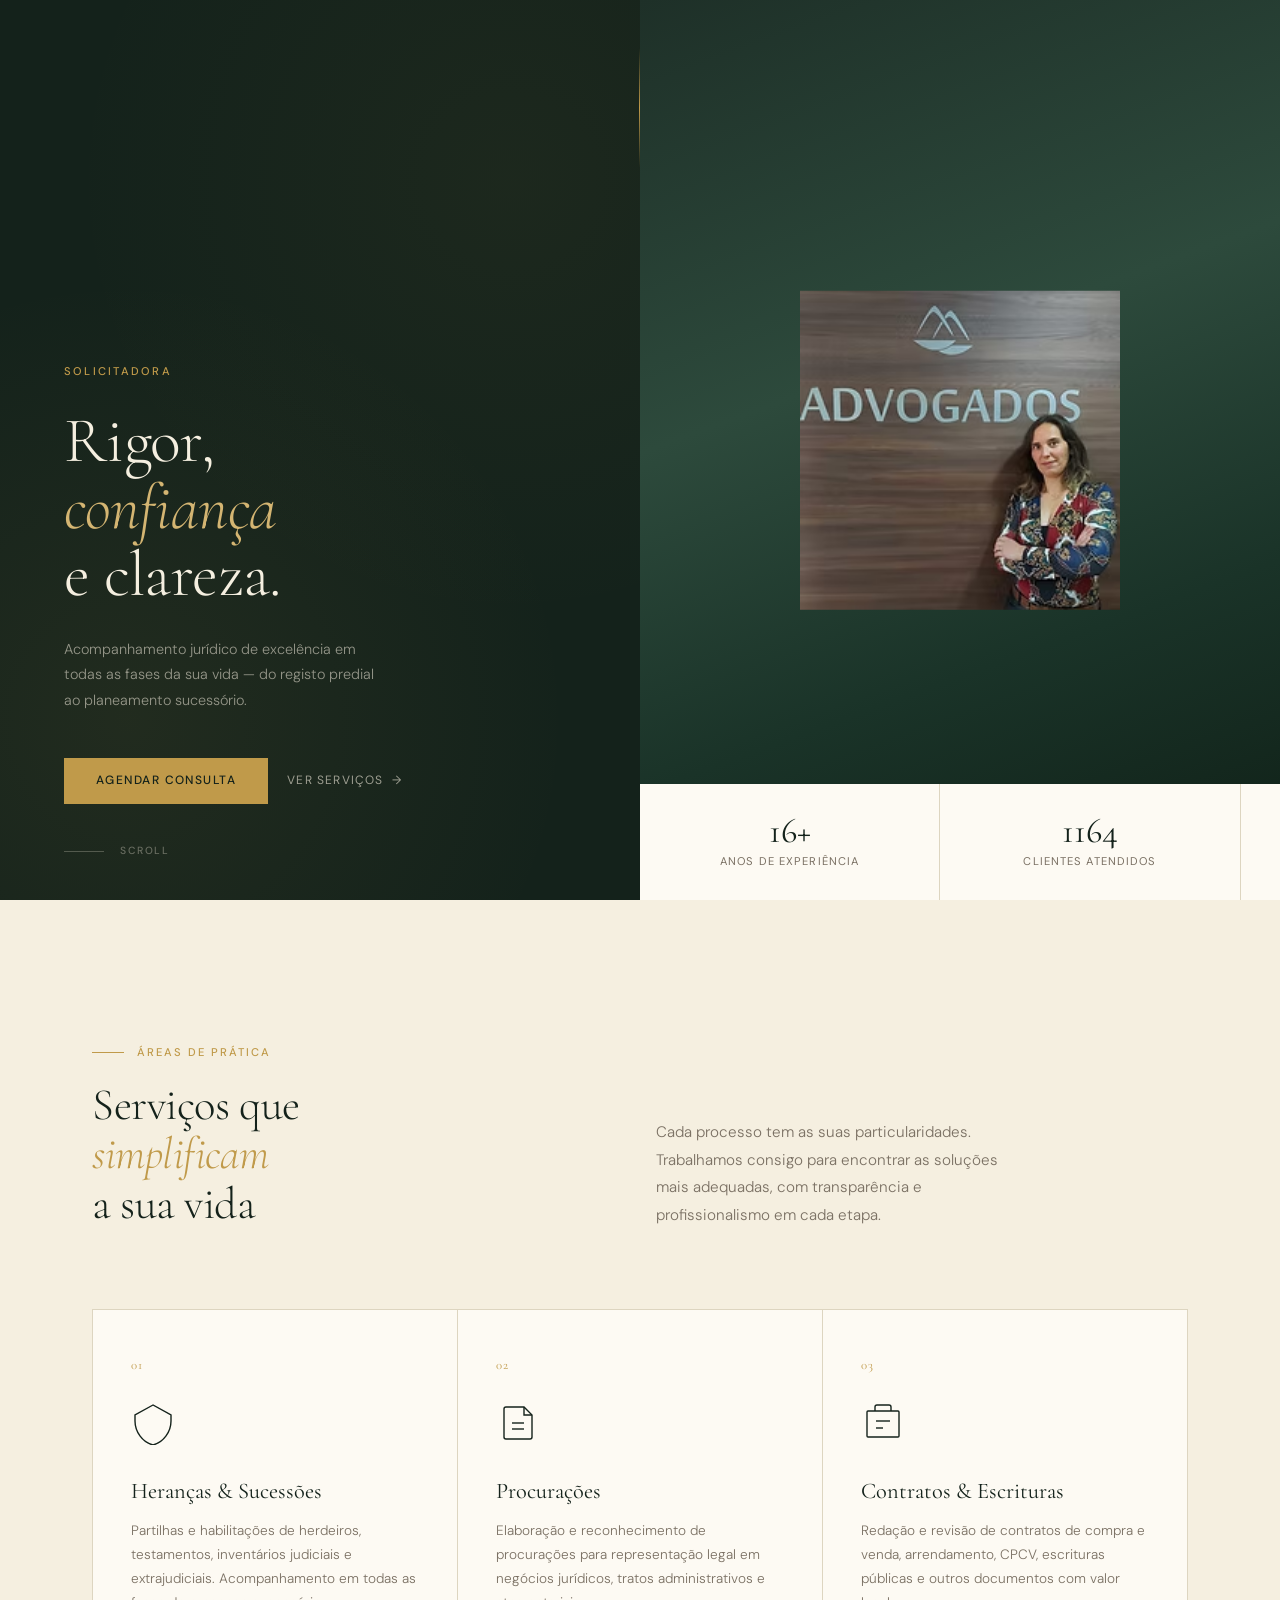
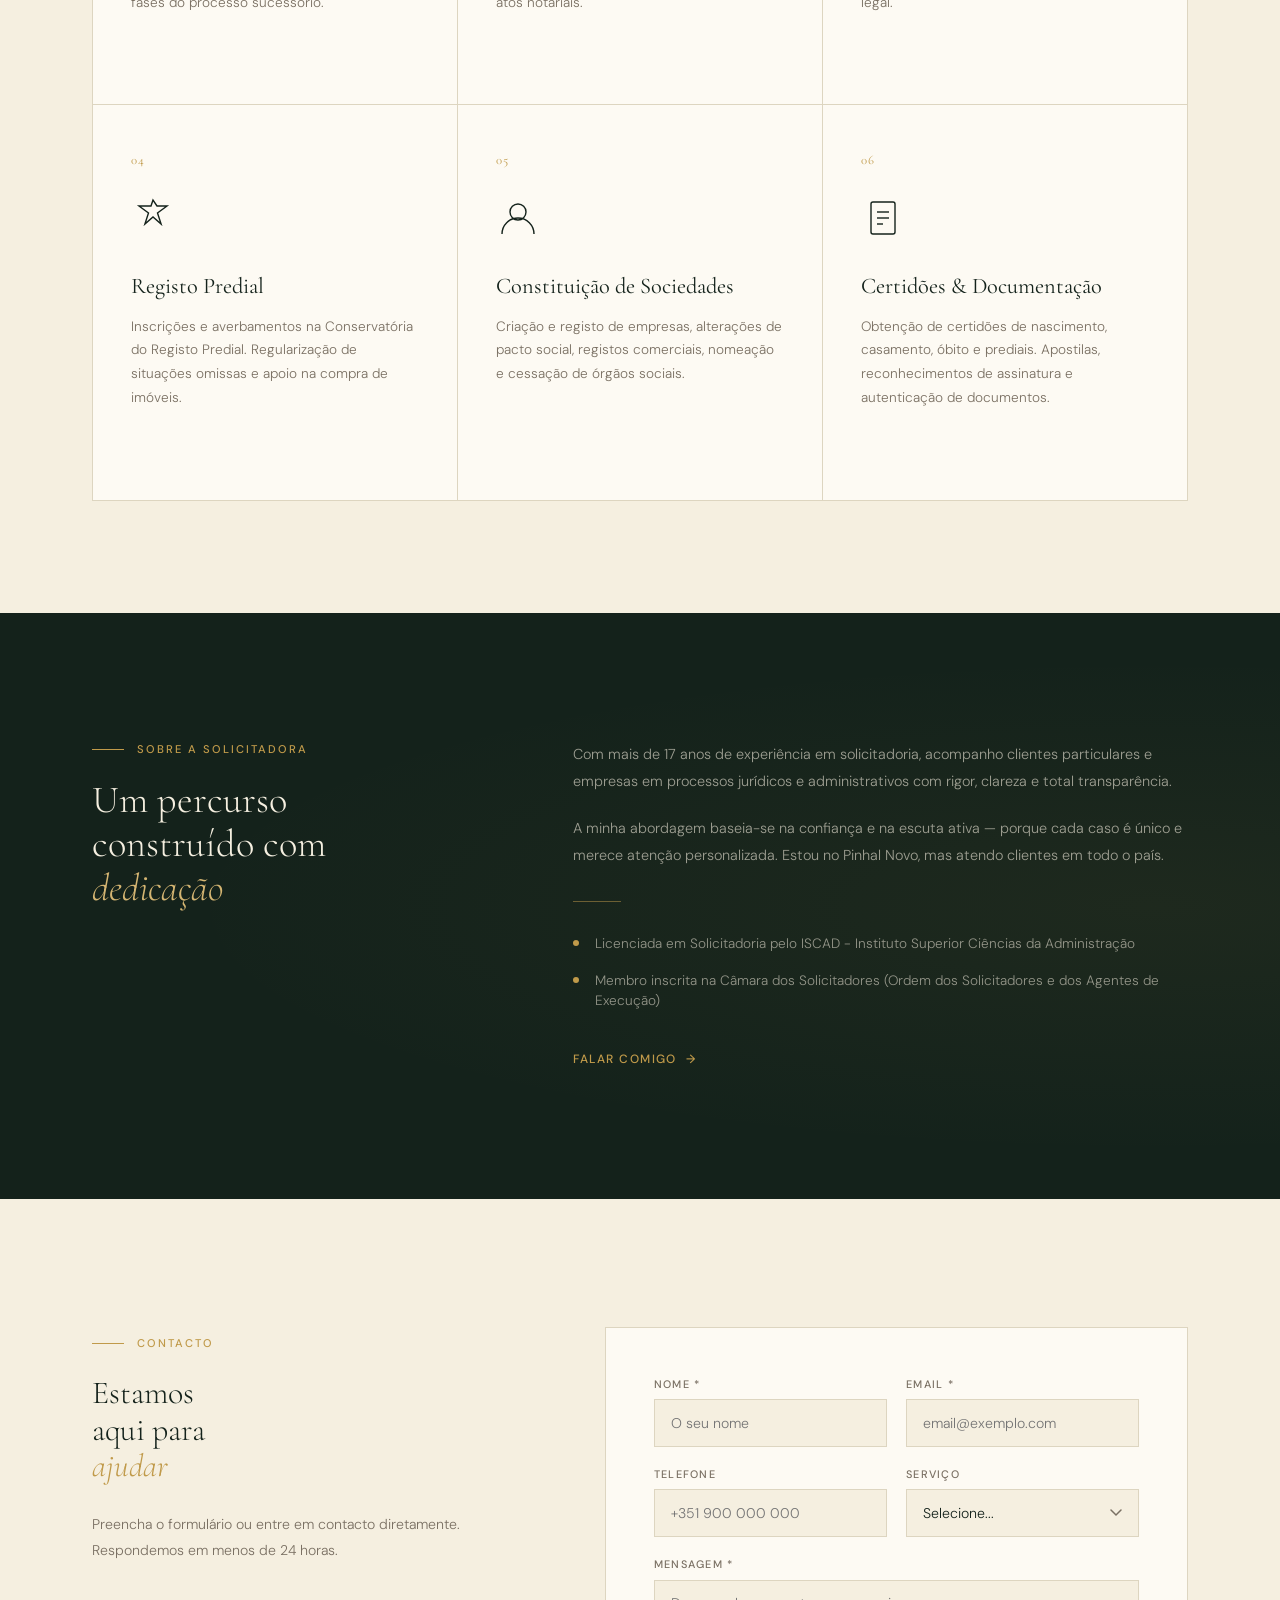
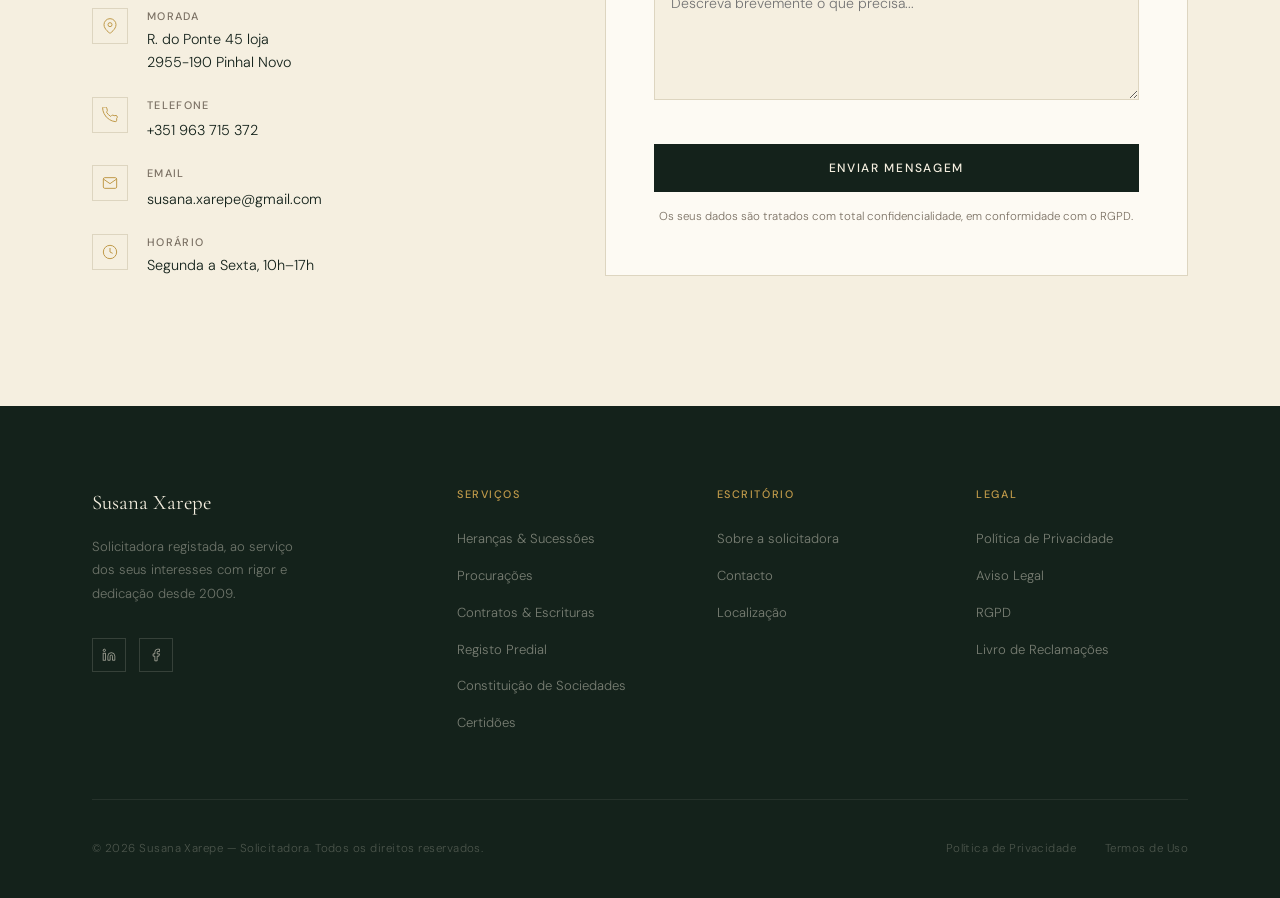
==== Susana/index.html @ 8e534caf "Remove photo from About section; full-width two-column text layout Split content into intro (label +" ====
<!DOCTYPE html>
<html lang="pt">
<head>
  <meta charset="UTF-8" />
  <meta name="viewport" content="width=device-width, initial-scale=1.0" />
  <title>Susana Xarepe — Solicitadora</title>
  <meta name="description" content="Serviços de solicitadoria. Heranças, procurações, contratos, registo predial e muito mais." />

  <!-- Open Graph -->
  <meta property="og:title" content="Susana Xarepe — Solicitadora" />
  <meta property="og:description" content="Acompanhamento jurídico de excelência na margem sul." />
  <meta property="og:type" content="website" />
  <!-- <meta property="og:image" content="assets/og-image.jpg" /> -->
  <!-- <meta property="og:url" content="https://susana.xarepe.solicitadora.pt" /> -->

  <!-- Fonts -->
  <link rel="preconnect" href="https://fonts.googleapis.com" />
  <link rel="preconnect" href="https://fonts.gstatic.com" crossorigin />
  <link href="https://fonts.googleapis.com/css2?family=Cormorant+Garamond:ital,wght@0,300;0,400;0,500;0,600;1,300;1,400;1,500&family=DM+Sans:wght@300;400;500&display=swap" rel="stylesheet" />

  <!-- Styles -->
  <link rel="stylesheet" href="style.css" />
</head>
<body>

  <!-- ─── NAVIGATION ─── -->
  <nav id="navbar">
    <a href="#inicio" class="nav-logo">Susana Xarepe</a>
    <ul class="nav-links">
      <li><a href="#inicio">Início</a></li>
      <li><a href="#servicos">Serviços</a></li>
      <li><a href="#sobre">Sobre</a></li>
      <li><a href="#contacto">Contacto</a></li>
    </ul>
    <a href="#contacto" class="nav-cta">Pedir Consulta</a>
    <button class="nav-burger" id="burgerBtn" aria-label="Abrir menu">
      <span></span><span></span><span></span>
    </button>
  </nav>

  <!-- Mobile Nav -->
  <div class="nav-mobile" id="mobileNav" role="dialog" aria-label="Menu de navegação">
    <a href="#inicio"   onclick="closeMobileNav()">Início</a>
    <a href="#servicos" onclick="closeMobileNav()">Serviços</a>
    <a href="#sobre"    onclick="closeMobileNav()">Sobre</a>
    <a href="#contacto" onclick="closeMobileNav()">Contacto</a>
  </div>

  <!-- ─── HERO ─── -->
  <section id="inicio" aria-label="Secção principal">
    <div class="hero-left">
      <p class="hero-eyebrow">Solicitadora</p>
      <h1 class="hero-title">
        Rigor,<br />
        <em>confiança</em><br />
        e clareza.
      </h1>
      <p class="hero-sub">
        Acompanhamento jurídico de excelência em todas as fases da sua vida — do registo predial ao planeamento sucessório.
      </p>
      <div class="hero-actions">
        <a href="#contacto" class="btn-primary">Agendar consulta</a>
        <a href="#servicos" class="btn-ghost">Ver serviços</a>
      </div>
      <div class="hero-scroll" aria-hidden="true">
        <div class="scroll-line"></div>
        Scroll
      </div>
    </div>

    <!-- Substituir pelo caminho real da fotografia -->
    <div class="hero-right" aria-hidden="true">
      <div class="hero-img-placeholder">
        <div class="hero-img-placeholder-inner">
          <svg viewBox="0 0 64 64" fill="none" stroke="currentColor" stroke-width="1.5" aria-hidden="true">
            <rect x="12" y="8" width="40" height="48" rx="1"/>
            <line x1="20" y1="20" x2="44" y2="20"/>
            <line x1="20" y1="28" x2="44" y2="28"/>
            <line x1="20" y1="36" x2="36" y2="36"/>
          </svg>
          <p>Fotografia da Solicitadora</p>
        </div>
      </div>
      <img src="assets/foto-susana-xarepe.avif" alt="Susana Xarepe, Solicitadora" class="hero-right-img" />
    </div>

    <!-- Barra de estatísticas -->
    <div class="hero-stats" aria-label="Estatísticas">
      <div class="stat-item">
        <div class="stat-number">17</div>
        <div class="stat-label">Anos de experiência</div>
      </div>
      <div class="stat-item">
        <div class="stat-number">1200+</div>
        <div class="stat-label">Clientes atendidos</div>
      </div>
      <div class="stat-item">
        <div class="stat-number">98%</div>
        <div class="stat-label">Satisfação</div>
      </div>
    </div>
  </section>

  <!-- ─── SERVICES ─── -->
  <section id="servicos" aria-labelledby="servicos-title">
    <div class="container">
      <div class="services-header">
        <div class="reveal">
          <div class="section-label">Áreas de prática</div>
          <h2 class="services-title" id="servicos-title">
            Serviços que<br /><em>simplificam</em><br />a sua vida
          </h2>
        </div>
        <p class="services-desc reveal">
          Cada processo tem as suas particularidades. Trabalhamos consigo para encontrar as soluções mais adequadas, com transparência e profissionalismo em cada etapa.
        </p>
      </div>

      <div class="services-grid">

        <div class="service-card reveal" style="transition-delay:0.05s">
          <span class="service-number">01</span>
          <svg class="service-icon" viewBox="0 0 44 44" fill="none" stroke="currentColor" stroke-width="1.4" aria-hidden="true">
            <path d="M22 4L4 14v6c0 11.05 7.7 21.38 18 23.96C32.3 41.38 40 31.05 40 20v-6L22 4z"/>
          </svg>
          <h3 class="service-name">Heranças &amp; Sucessões</h3>
          <p class="service-text">Partilhas e habilitações de herdeiros, testamentos, inventários judiciais e extrajudiciais. Acompanhamento em todas as fases do processo sucessório.</p>
          <span class="service-arrow" aria-hidden="true">Saber mais</span>
        </div>

        <div class="service-card reveal" style="transition-delay:0.1s">
          <span class="service-number">02</span>
          <svg class="service-icon" viewBox="0 0 44 44" fill="none" stroke="currentColor" stroke-width="1.4" aria-hidden="true">
            <path d="M28 6H10a2 2 0 00-2 2v28a2 2 0 002 2h24a2 2 0 002-2V14L28 6z"/>
            <path d="M28 6v8h8"/>
            <line x1="16" y1="22" x2="28" y2="22"/>
            <line x1="16" y1="28" x2="28" y2="28"/>
          </svg>
          <h3 class="service-name">Procurações</h3>
          <p class="service-text">Elaboração e reconhecimento de procurações para representação legal em negócios jurídicos, tratos administrativos e atos notariais.</p>
          <span class="service-arrow" aria-hidden="true">Saber mais</span>
        </div>

        <div class="service-card reveal" style="transition-delay:0.15s">
          <span class="service-number">03</span>
          <svg class="service-icon" viewBox="0 0 44 44" fill="none" stroke="currentColor" stroke-width="1.4" aria-hidden="true">
            <rect x="6" y="10" width="32" height="26" rx="1"/>
            <path d="M14 10V6a2 2 0 012-2h12a2 2 0 012 2v4"/>
            <line x1="15" y1="20" x2="29" y2="20"/>
            <line x1="15" y1="27" x2="22" y2="27"/>
          </svg>
          <h3 class="service-name">Contratos &amp; Escrituras</h3>
          <p class="service-text">Redação e revisão de contratos de compra e venda, arrendamento, CPCV, escrituras públicas e outros documentos com valor legal.</p>
          <span class="service-arrow" aria-hidden="true">Saber mais</span>
        </div>

        <div class="service-card reveal" style="transition-delay:0.2s">
          <span class="service-number">04</span>
          <svg class="service-icon" viewBox="0 0 44 44" fill="none" stroke="currentColor" stroke-width="1.4" aria-hidden="true">
            <path d="M22 4l-2 6H8l9.5 6.9-3.6 11.1L22 21l8.1 7-3.6-11.1L36 10H26L22 4z"/>
          </svg>
          <h3 class="service-name">Registo Predial</h3>
          <p class="service-text">Inscrições e averbamentos na Conservatória do Registo Predial. Regularização de situações omissas e apoio na compra de imóveis.</p>
          <span class="service-arrow" aria-hidden="true">Saber mais</span>
        </div>

        <div class="service-card reveal" style="transition-delay:0.25s">
          <span class="service-number">05</span>
          <svg class="service-icon" viewBox="0 0 44 44" fill="none" stroke="currentColor" stroke-width="1.4" aria-hidden="true">
            <circle cx="22" cy="16" r="8"/>
            <path d="M6 38c0-8.84 7.16-16 16-16s16 7.16 16 16"/>
          </svg>
          <h3 class="service-name">Constituição de Sociedades</h3>
          <p class="service-text">Criação e registo de empresas, alterações de pacto social, registos comerciais, nomeação e cessação de órgãos sociais.</p>
          <span class="service-arrow" aria-hidden="true">Saber mais</span>
        </div>

        <div class="service-card reveal" style="transition-delay:0.3s">
          <span class="service-number">06</span>
          <svg class="service-icon" viewBox="0 0 44 44" fill="none" stroke="currentColor" stroke-width="1.4" aria-hidden="true">
            <path d="M12 6h20a2 2 0 012 2v28a2 2 0 01-2 2H12a2 2 0 01-2-2V8a2 2 0 012-2z"/>
            <line x1="16" y1="16" x2="28" y2="16"/>
            <line x1="16" y1="22" x2="28" y2="22"/>
            <line x1="16" y1="28" x2="22" y2="28"/>
          </svg>
          <h3 class="service-name">Certidões &amp; Documentação</h3>
          <p class="service-text">Obtenção de certidões de nascimento, casamento, óbito e prediais. Apostilas, reconhecimentos de assinatura e autenticação de documentos.</p>
          <span class="service-arrow" aria-hidden="true">Saber mais</span>
        </div>

      </div>
    </div>
  </section>

  <!-- ─── ABOUT ─── -->
  <section id="sobre" aria-labelledby="sobre-title">
    <div class="container">
      <div class="about-grid reveal">
        <div class="about-intro">
          <div class="section-label">Sobre a solicitadora</div>
          <h2 class="about-heading" id="sobre-title">
            Um percurso<br />
            construído com<br />
            <em>dedicação</em>
          </h2>
        </div>
        <div class="about-body">
          <p class="about-text">
            Com mais de 17 anos de experiência em solicitadoria, acompanho clientes particulares e empresas em processos jurídicos e administrativos com rigor, clareza e total transparência.
          </p>
          <p class="about-text">
            A minha abordagem baseia-se na confiança e na escuta ativa — porque cada caso é único e merece atenção personalizada. Estou no Pinhal Novo, mas atendo clientes em todo o país.
          </p>
          <div class="about-divider" aria-hidden="true"></div>
          <div class="about-credentials">
            <div class="credential-item">
              <div class="credential-dot" aria-hidden="true"></div>
              <p class="credential-text">Licenciada em Solicitadoria pelo ISCAD - Instituto Superior Ciências da Administração</p>
            </div>
            <div class="credential-item">
              <div class="credential-dot" aria-hidden="true"></div>
              <p class="credential-text">Membro inscrita na Câmara dos Solicitadores (Ordem dos Solicitadores e dos Agentes de Execução)</p>
            </div>
          </div>
          <a href="#contacto" class="about-cta">Falar comigo</a>
        </div>
      </div>
    </div>
  </section>

  <!-- ─── CONTACT ─── -->
  <section id="contacto" aria-labelledby="contacto-title">
    <div class="container">
      <div class="contact-grid">

        <div class="contact-info reveal-left">
          <div class="section-label">Contacto</div>
          <h2 class="contact-heading" id="contacto-title">
            Estamos<br />
            aqui para<br />
            <em>ajudar</em>
          </h2>
          <p class="contact-desc">
            Preencha o formulário ou entre em contacto diretamente. Respondemos em menos de 24 horas.
          </p>
          <div class="contact-details">
            <div class="contact-detail">
              <div class="contact-detail-icon" aria-hidden="true">
                <svg viewBox="0 0 24 24" fill="none" stroke="currentColor" stroke-width="1.5">
                  <path d="M21 10c0 7-9 13-9 13S3 17 3 10a9 9 0 0118 0z"/>
                  <circle cx="12" cy="10" r="3"/>
                </svg>
              </div>
              <div>
                <div class="contact-detail-label">Morada</div>
                <address class="contact-detail-value" style="font-style:normal">
                  R. do Ponte 45 loja<br />2955-190 Pinhal Novo
                </address>
              </div>
            </div>
            <div class="contact-detail">
              <div class="contact-detail-icon" aria-hidden="true">
                <svg viewBox="0 0 24 24" fill="none" stroke="currentColor" stroke-width="1.5">
                  <path d="M22 16.92v3a2 2 0 01-2.18 2 19.79 19.79 0 01-8.63-3.07A19.5 19.5 0 013.07 9.8 19.79 19.79 0 01.93 1.18C.94.5 1.5-.03 2.18 0h3a2 2 0 012 1.72c.127.96.361 1.903.7 2.81a2 2 0 01-.45 2.11L6.91 7.91a16 16 0 006.18 6.18l1.27-1.27a2 2 0 012.11-.45c.907.339 1.85.573 2.81.7A2 2 0 0122 16.92z"/>
                </svg>
              </div>
              <div>
                <div class="contact-detail-label">Telefone</div>
                <a href="tel:+351963715372" class="contact-detail-value">+351 963 715 372</a>
              </div>
            </div>
            <div class="contact-detail">
              <div class="contact-detail-icon" aria-hidden="true">
                <svg viewBox="0 0 24 24" fill="none" stroke="currentColor" stroke-width="1.5">
                  <path d="M4 4h16c1.1 0 2 .9 2 2v12c0 1.1-.9 2-2 2H4c-1.1 0-2-.9-2-2V6c0-1.1.9-2 2-2z"/>
                  <polyline points="22,6 12,13 2,6"/>
                </svg>
              </div>
              <div>
                <div class="contact-detail-label">Email</div>
                <a href="mailto:susana.xarepe@gmail.com" class="contact-detail-value">susana.xarepe@gmail.com</a>
              </div>
            </div>
            <div class="contact-detail">
              <div class="contact-detail-icon" aria-hidden="true">
                <svg viewBox="0 0 24 24" fill="none" stroke="currentColor" stroke-width="1.5">
                  <circle cx="12" cy="12" r="10"/>
                  <polyline points="12,6 12,12 16,14"/>
                </svg>
              </div>
              <div>
                <div class="contact-detail-label">Horário</div>
                <div class="contact-detail-value">Segunda a Sexta, 10h–17h</div>
              </div>
            </div>
          </div>
        </div>

        <!-- Formulário -->
        <div class="contact-form reveal-right">
          <form id="contactForm" novalidate>
            <div class="form-grid">
              <div class="form-group">
                <label class="form-label" for="nome">Nome *</label>
                <input class="form-input" id="nome" name="nome" type="text" placeholder="O seu nome" required autocomplete="name" />
              </div>
              <div class="form-group">
                <label class="form-label" for="email">Email *</label>
                <input class="form-input" id="email" name="email" type="email" placeholder="email@exemplo.com" required autocomplete="email" />
              </div>
              <div class="form-group">
                <label class="form-label" for="telefone">Telefone</label>
                <input class="form-input" id="telefone" name="telefone" type="tel" placeholder="+351 900 000 000" autocomplete="tel" />
              </div>
              <div class="form-group">
                <label class="form-label" for="servico">Serviço</label>
                <select class="form-select" id="servico" name="servico">
                  <option value="" disabled selected>Selecione...</option>
                  <option value="herancas">Heranças &amp; Sucessões</option>
                  <option value="procuracoes">Procurações</option>
                  <option value="contratos">Contratos &amp; Escrituras</option>
                  <option value="registo">Registo Predial</option>
                  <option value="sociedades">Constituição de Sociedades</option>
                  <option value="certidoes">Certidões &amp; Documentação</option>
                  <option value="outro">Outro</option>
                </select>
              </div>
              <div class="form-group form-full">
                <label class="form-label" for="mensagem">Mensagem *</label>
                <textarea class="form-textarea" id="mensagem" name="mensagem" placeholder="Descreva brevemente o que precisa..." required></textarea>
              </div>
            </div>
            <button type="submit" class="form-submit">Enviar mensagem</button>
            <p class="form-note">Os seus dados são tratados com total confidencialidade, em conformidade com o RGPD.</p>
          </form>
          <div class="form-success" id="formSuccess" role="alert">
            <div class="form-success-icon" aria-hidden="true">
              <svg viewBox="0 0 24 24" fill="none" stroke="currentColor" stroke-width="1.5" width="22" height="22">
                <polyline points="20,6 9,17 4,12"/>
              </svg>
            </div>
            <h3>Mensagem enviada!</h3>
            <p>Entraremos em contacto brevemente. Obrigada pela sua confiança.</p>
          </div>
        </div>

      </div>
    </div>
  </section>

  <!-- ─── FOOTER ─── -->
  <footer>
    <div class="container">
      <div class="footer-top">
        <div>
          <div class="footer-brand-name">Susana Xarepe</div>
          <p class="footer-brand-desc">Solicitadora registada, ao serviço dos seus interesses com rigor e dedicação desde 2009.</p>
          <div class="footer-social">
            <a href="#" aria-label="LinkedIn">
              <svg viewBox="0 0 24 24" fill="none" stroke="currentColor" stroke-width="1.5" aria-hidden="true">
                <path d="M16 8a6 6 0 016 6v7h-4v-7a2 2 0 00-2-2 2 2 0 00-2 2v7h-4v-7a6 6 0 016-6z"/>
                <rect x="2" y="9" width="4" height="12"/>
                <circle cx="4" cy="4" r="2"/>
              </svg>
            </a>
            <a href="#" aria-label="Facebook">
              <svg viewBox="0 0 24 24" fill="none" stroke="currentColor" stroke-width="1.5" aria-hidden="true">
                <path d="M18 2h-3a5 5 0 00-5 5v3H7v4h3v8h4v-8h3l1-4h-4V7a1 1 0 011-1h3z"/>
              </svg>
            </a>
          </div>
        </div>
        <div class="footer-col">
          <div class="footer-col-title">Serviços</div>
          <ul>
            <li><a href="#servicos">Heranças &amp; Sucessões</a></li>
            <li><a href="#servicos">Procurações</a></li>
            <li><a href="#servicos">Contratos &amp; Escrituras</a></li>
            <li><a href="#servicos">Registo Predial</a></li>
            <li><a href="#servicos">Constituição de Sociedades</a></li>
            <li><a href="#servicos">Certidões</a></li>
          </ul>
        </div>
        <div class="footer-col">
          <div class="footer-col-title">Escritório</div>
          <ul>
            <li><a href="#sobre">Sobre a solicitadora</a></li>
            <li><a href="#contacto">Contacto</a></li>
            <li><a href="#">Localização</a></li>
          </ul>
        </div>
        <div class="footer-col">
          <div class="footer-col-title">Legal</div>
          <ul>
            <li><a href="#">Política de Privacidade</a></li>
            <li><a href="#">Aviso Legal</a></li>
            <li><a href="#">RGPD</a></li>
            <li><a href="#">Livro de Reclamações</a></li>
          </ul>
        </div>
      </div>
      <div class="footer-bottom">
        <p class="footer-copy">© 2026 Susana Xarepe — Solicitadora. Todos os direitos reservados.</p>
        <div class="footer-legal">
          <a href="#">Política de Privacidade</a>
          <a href="#">Termos de Uso</a>
        </div>
      </div>
    </div>
  </footer>

  <!-- Script -->
  <script src="main.js"></script>
</body>
</html>
---- Susana/style.css ----
/* ============================================
   Susana Xarepe — Solicitadora
   style.css
   ============================================ */

/* ─── CSS Variables ─── */
:root {
  --cream:        #f5efe0;
  --parchment:    #ede4cf;
  --dark:         #14221b;
  --dark2:        #1e3028;
  --gold:         #c09a4a;
  --gold-light:   #d4b572;
  --muted:        #7a7063;
  --white:        #fdfaf3;
  --border:       #ddd5c0;
  --shadow:       rgba(20, 34, 27, 0.12);

  --serif: 'Cormorant Garamond', Georgia, serif;
  --sans:  'DM Sans', system-ui, sans-serif;
}

/* ─── Reset ─── */
*, *::before, *::after { box-sizing: border-box; margin: 0; padding: 0; }
html { scroll-behavior: smooth; font-size: 16px; }
body {
  background-color: var(--cream);
  color: var(--dark);
  font-family: var(--sans);
  font-weight: 300;
  line-height: 1.6;
  overflow-x: hidden;
}
img { max-width: 100%; display: block; }
a { text-decoration: none; color: inherit; }
ul { list-style: none; }
button { cursor: pointer; border: none; background: none; font-family: inherit; }

/* ─── Utility ─── */
.container {
  max-width: 1160px;
  margin: 0 auto;
  padding: 0 2rem;
}
.section-label {
  font-family: var(--sans);
  font-size: 0.7rem;
  font-weight: 500;
  letter-spacing: 0.18em;
  text-transform: uppercase;
  color: var(--gold);
  margin-bottom: 1.2rem;
  display: flex;
  align-items: center;
  gap: 0.8rem;
}
.section-label::before {
  content: '';
  display: block;
  width: 32px;
  height: 1px;
  background: var(--gold);
}

/* ─── Reveal animations ─── */
.reveal {
  opacity: 0;
  transform: translateY(28px);
  transition: opacity 0.8s ease, transform 0.8s ease;
}
.reveal.visible {
  opacity: 1;
  transform: translateY(0);
}
.reveal-left {
  opacity: 0;
  transform: translateX(-30px);
  transition: opacity 0.9s ease, transform 0.9s ease;
}
.reveal-left.visible {
  opacity: 1;
  transform: translateX(0);
}
.reveal-right {
  opacity: 0;
  transform: translateX(30px);
  transition: opacity 0.9s ease, transform 0.9s ease;
}
.reveal-right.visible {
  opacity: 1;
  transform: translateX(0);
}

/* ─────────────────────────────
   NAVIGATION
───────────────────────────── */
nav {
  position: fixed;
  top: 0; left: 0; right: 0;
  z-index: 100;
  padding: 0 2rem;
  height: 72px;
  display: flex;
  align-items: center;
  justify-content: space-between;
  opacity: 0;
  pointer-events: none;
  transform: translateY(-100%);
  transition: background 0.4s ease, box-shadow 0.4s ease, opacity 0.4s ease, transform 0.4s ease;
}
nav.scrolled {
  background: rgba(245, 239, 224, 0.96);
  backdrop-filter: blur(12px);
  box-shadow: 0 1px 0 var(--border);
  opacity: 1;
  pointer-events: auto;
  transform: translateY(0);
}
.nav-logo {
  font-family: var(--serif);
  font-size: 1.25rem;
  font-weight: 500;
  letter-spacing: 0.02em;
  color: var(--dark);
}
.nav-logo span { color: var(--gold); }
.nav-links {
  display: flex;
  align-items: center;
  gap: 2.4rem;
}
.nav-links a {
  font-size: 0.78rem;
  font-weight: 400;
  letter-spacing: 0.08em;
  text-transform: uppercase;
  color: var(--dark);
  position: relative;
  padding-bottom: 2px;
}
.nav-links a::after {
  content: '';
  position: absolute;
  bottom: 0; left: 0;
  width: 0; height: 1px;
  background: var(--gold);
  transition: width 0.3s ease;
}
.nav-links a:hover::after { width: 100%; }
.nav-cta {
  font-size: 0.75rem;
  font-weight: 500;
  letter-spacing: 0.1em;
  text-transform: uppercase;
  padding: 0.6rem 1.4rem;
  border: 1px solid var(--dark);
  color: var(--dark);
  transition: background 0.3s ease, color 0.3s ease, border-color 0.3s ease;
}
.nav-cta:hover {
  background: var(--dark);
  color: var(--cream);
}
.nav-burger {
  display: none;
  flex-direction: column;
  gap: 5px;
  padding: 4px;
}
.nav-burger span {
  display: block;
  width: 24px; height: 1.5px;
  background: var(--dark);
  transition: transform 0.3s ease, opacity 0.3s ease;
}
.nav-mobile {
  display: none;
  position: fixed;
  inset: 0;
  background: var(--cream);
  z-index: 99;
  flex-direction: column;
  align-items: center;
  justify-content: center;
  gap: 2.5rem;
}
.nav-mobile.open { display: flex; }
.nav-mobile a {
  font-family: var(--serif);
  font-size: 2.5rem;
  font-weight: 300;
  letter-spacing: 0.04em;
  color: var(--dark);
}

/* ─────────────────────────────
   HERO
───────────────────────────── */
#inicio {
  min-height: 100vh;
  display: grid;
  grid-template-columns: 1fr 1fr;
  position: relative;
  overflow: hidden;
}
.hero-left {
  background: var(--dark);
  display: flex;
  flex-direction: column;
  justify-content: flex-end;
  padding: 8rem 4rem 6rem;
  position: relative;
  z-index: 2;
}
.hero-left::before {
  content: '';
  position: absolute;
  inset: 0;
  background-image:
    radial-gradient(circle at 20% 80%, rgba(192, 154, 74, 0.08) 0%, transparent 50%),
    radial-gradient(circle at 80% 20%, rgba(192, 154, 74, 0.05) 0%, transparent 50%);
  pointer-events: none;
}
.hero-left::after {
  content: '';
  position: absolute;
  top: 3rem; right: 0;
  width: 1px; height: 120px;
  background: linear-gradient(to bottom, transparent, var(--gold), transparent);
}
.hero-eyebrow {
  font-family: var(--sans);
  font-size: 0.7rem;
  font-weight: 500;
  letter-spacing: 0.2em;
  text-transform: uppercase;
  color: var(--gold);
  margin-bottom: 1.6rem;
  opacity: 0;
  animation: fadeUp 0.9s 0.3s ease forwards;
}
.hero-name {
  font-family: var(--serif);
  font-size: clamp(2.2rem, 4vw, 4rem);
  font-weight: 300;
  line-height: 0.95;
  color: var(--gold);
  letter-spacing: -0.02em;
  margin-bottom: 2rem;
  opacity: 0;
  animation: fadeUp 0.9s 0.3s ease forwards;
}
.hero-title {
  font-family: var(--serif);
  font-size: clamp(3rem, 5vw, 5.5rem);
  font-weight: 300;
  line-height: 1.05;
  color: var(--cream);
  letter-spacing: -0.01em;
  margin-bottom: 1.8rem;
  opacity: 0;
  animation: fadeUp 0.9s 0.5s ease forwards;
}
.hero-title em {
  font-style: italic;
  color: var(--gold-light);
}
.hero-sub {
  font-size: 0.9rem;
  color: rgba(245,239,224,0.55);
  line-height: 1.75;
  max-width: 320px;
  margin-bottom: 2.8rem;
  opacity: 0;
  animation: fadeUp 0.9s 0.7s ease forwards;
}
.hero-actions {
  display: flex;
  gap: 1.2rem;
  align-items: center;
  opacity: 0;
  animation: fadeUp 0.9s 0.9s ease forwards;
}
.btn-primary {
  display: inline-block;
  padding: 0.85rem 2rem;
  background: var(--gold);
  color: var(--dark);
  font-family: var(--sans);
  font-size: 0.75rem;
  font-weight: 500;
  letter-spacing: 0.12em;
  text-transform: uppercase;
  transition: background 0.3s ease, transform 0.2s ease;
}
.btn-primary:hover {
  background: var(--gold-light);
  transform: translateY(-1px);
}
.btn-ghost {
  font-family: var(--sans);
  font-size: 0.75rem;
  font-weight: 400;
  letter-spacing: 0.1em;
  text-transform: uppercase;
  color: rgba(245,239,224,0.6);
  display: flex;
  align-items: center;
  gap: 0.5rem;
  transition: color 0.3s ease;
}
.btn-ghost::after { content: '→'; transition: transform 0.3s ease; }
.btn-ghost:hover { color: var(--cream); }
.btn-ghost:hover::after { transform: translateX(4px); }
.hero-right {
  position: relative;
  overflow: hidden;
  min-height: 100vh;
  background: linear-gradient(160deg, #1e3028 0%, #2d4a3c 40%, #1a3328 70%, #0f1f16 100%);
}
.hero-right-img {
  width: 50%;
  height: auto;
  display: block;
  margin: auto;
  position: absolute;
  top: 50%;
  left: 50%;
  transform: translate(-50%, -50%);
}
.hero-img-placeholder {
  width: 100%;
  height: 100%;
  min-height: 100vh;
  background: linear-gradient(160deg, #1e3028 0%, #2d4a3c 40%, #1a3328 70%, #0f1f16 100%);
  display: flex;
  align-items: center;
  justify-content: center;
}
.hero-img-placeholder-inner {
  text-align: center;
  color: rgba(245,239,224,0.15);
}
.hero-img-placeholder-inner svg { width: 64px; height: 64px; opacity: 0.3; margin-bottom: 1rem; }
.hero-img-placeholder-inner p { font-size: 0.75rem; letter-spacing: 0.1em; text-transform: uppercase; }
.hero-scroll {
  position: absolute;
  bottom: 2.5rem; left: 4rem;
  display: flex;
  align-items: center;
  gap: 1rem;
  font-size: 0.65rem;
  font-weight: 500;
  letter-spacing: 0.18em;
  text-transform: uppercase;
  color: rgba(245,239,224,0.35);
  opacity: 0;
  animation: fadeUp 0.9s 1.2s ease forwards;
  z-index: 3;
}
.scroll-line {
  width: 40px; height: 1px;
  background: rgba(245,239,224,0.25);
  position: relative;
  overflow: hidden;
}
.scroll-line::after {
  content: '';
  position: absolute;
  left: -100%; top: 0;
  width: 100%; height: 100%;
  background: var(--gold);
  animation: scrollAnim 2s 1.5s ease-in-out infinite;
}
.hero-stats {
  position: absolute;
  bottom: 0; left: 50%;
  transform: translateX(-50%);
  display: flex;
  z-index: 10;
  background: var(--white);
  width: calc(100% - 4rem);
  max-width: 900px;
  opacity: 0;
  animation: fadeUp 0.9s 1.1s ease forwards;
}
.stat-item {
  flex: 1;
  padding: 1.8rem 2rem;
  border-right: 1px solid var(--border);
  text-align: center;
}
.stat-item:last-child { border-right: none; }
.stat-number {
  font-family: var(--serif);
  font-size: 2.2rem;
  font-weight: 400;
  color: var(--dark);
  line-height: 1;
  margin-bottom: 0.3rem;
}
.stat-label {
  font-size: 0.7rem;
  font-weight: 400;
  letter-spacing: 0.1em;
  text-transform: uppercase;
  color: var(--muted);
}

/* ─────────────────────────────
   SERVICES
───────────────────────────── */
#servicos { padding: 9rem 0 7rem; background: var(--cream); }
.services-header {
  display: grid;
  grid-template-columns: 1fr 1fr;
  align-items: end;
  margin-bottom: 5rem;
  gap: 2rem;
}
.services-title {
  font-family: var(--serif);
  font-size: clamp(2.2rem, 3.5vw, 3.8rem);
  font-weight: 300;
  line-height: 1.1;
  letter-spacing: -0.01em;
}
.services-title em { font-style: italic; color: var(--gold); }
.services-desc {
  font-size: 0.95rem;
  color: var(--muted);
  line-height: 1.8;
  max-width: 360px;
  align-self: end;
}
.services-grid {
  display: grid;
  grid-template-columns: repeat(3, 1fr);
  gap: 1px;
  background: var(--border);
  border: 1px solid var(--border);
}
.service-card {
  background: var(--white);
  padding: 2.8rem 2.4rem;
  position: relative;
  overflow: hidden;
  transition: background 0.35s ease;
  text-decoration: none;
  color: inherit;
  display: block;
}
.service-card::before {
  content: '';
  position: absolute;
  bottom: 0; left: 0;
  width: 0; height: 2px;
  background: var(--gold);
  transition: width 0.4s ease;
}
.service-card:hover { background: var(--cream); }
.service-card:hover::before { width: 100%; }
.service-number {
  font-family: var(--serif);
  font-size: 0.8rem;
  font-weight: 400;
  color: var(--gold);
  letter-spacing: 0.08em;
  margin-bottom: 1.6rem;
  display: block;
}
.service-icon { width: 44px; height: 44px; margin-bottom: 1.6rem; color: var(--dark); }
.service-name {
  font-family: var(--serif);
  font-size: 1.4rem;
  font-weight: 400;
  margin-bottom: 0.9rem;
  line-height: 1.2;
  color: var(--dark);
}
.service-text { font-size: 0.85rem; color: var(--muted); line-height: 1.75; }
.service-arrow {
  display: inline-flex;
  align-items: center;
  gap: 0.4rem;
  margin-top: 1.6rem;
  font-size: 0.72rem;
  font-weight: 500;
  letter-spacing: 0.1em;
  text-transform: uppercase;
  color: var(--dark);
  opacity: 0;
  transform: translateX(-8px);
  transition: opacity 0.3s ease, transform 0.3s ease;
}
.service-card:hover .service-arrow { opacity: 1; transform: translateX(0); }

/* ─────────────────────────────
   ABOUT
───────────────────────────── */
#sobre {
  padding: 8rem 0;
  background: var(--dark);
  position: relative;
  overflow: hidden;
}
#sobre::before {
  content: '';
  position: absolute;
  inset: 0;
  background-image: radial-gradient(ellipse at 90% 50%, rgba(192,154,74,0.06) 0%, transparent 60%);
  pointer-events: none;
}
.about-grid { display: grid; grid-template-columns: 1fr 1.6fr; gap: 6rem; align-items: start; }
.about-intro { color: var(--cream); }
.about-intro .section-label { color: var(--gold); }
.about-intro .section-label::before { background: var(--gold); }
.about-body { color: var(--cream); }
.about-heading {
  font-family: var(--serif);
  font-size: clamp(2rem, 3vw, 3.2rem);
  font-weight: 300;
  line-height: 1.15;
  margin-bottom: 1.8rem;
  color: var(--cream);
}
.about-heading em { font-style: italic; color: var(--gold-light); }
.about-text { font-size: 0.9rem; color: rgba(245,239,224,0.6); line-height: 1.9; margin-bottom: 1.2rem; }
.about-divider { width: 48px; height: 1px; background: var(--gold); margin: 2rem 0; opacity: 0.5; }
.about-credentials { display: flex; flex-direction: column; gap: 1rem; }
.credential-item { display: flex; align-items: flex-start; gap: 1rem; }
.credential-dot { width: 6px; height: 6px; border-radius: 50%; background: var(--gold); margin-top: 6px; flex-shrink: 0; }
.credential-text { font-size: 0.85rem; color: rgba(245,239,224,0.55); line-height: 1.5; }
.about-cta {
  display: inline-flex;
  align-items: center;
  gap: 0.6rem;
  margin-top: 2.4rem;
  font-size: 0.75rem;
  font-weight: 500;
  letter-spacing: 0.12em;
  text-transform: uppercase;
  color: var(--gold);
  transition: gap 0.3s ease;
}
.about-cta:hover { gap: 1rem; }
.about-cta::after { content: '→'; }

/* ─────────────────────────────
   CONTACT
───────────────────────────── */
#contacto { padding: 8rem 0; background: var(--cream); }
.contact-grid { display: grid; grid-template-columns: 1fr 1.4fr; gap: 6rem; align-items: start; }
.contact-info { padding-top: 0.5rem; }
.contact-info .section-label { margin-bottom: 1.4rem; }
.contact-heading {
  font-family: var(--serif);
  font-size: clamp(2rem, 2.5vw, 3rem);
  font-weight: 300;
  line-height: 1.15;
  margin-bottom: 1.6rem;
}
.contact-heading em { font-style: italic; color: var(--gold); }
.contact-desc { font-size: 0.88rem; color: var(--muted); line-height: 1.85; margin-bottom: 2.8rem; }
.contact-details { display: flex; flex-direction: column; gap: 1.4rem; }
.contact-detail { display: flex; gap: 1.2rem; align-items: flex-start; }
.contact-detail-icon {
  width: 36px; height: 36px;
  border: 1px solid var(--border);
  display: flex;
  align-items: center;
  justify-content: center;
  flex-shrink: 0;
  color: var(--gold);
}
.contact-detail-icon svg { width: 16px; height: 16px; }
.contact-detail-label { font-size: 0.68rem; font-weight: 500; letter-spacing: 0.12em; text-transform: uppercase; color: var(--muted); margin-bottom: 0.2rem; }
.contact-detail-value { font-size: 0.9rem; color: var(--dark); font-weight: 300; }
.contact-form { background: var(--white); padding: 3rem; border: 1px solid var(--border); }
.form-grid { display: grid; grid-template-columns: 1fr 1fr; gap: 1.2rem; margin-bottom: 1.2rem; }
.form-full { grid-column: 1 / -1; }
.form-group { display: flex; flex-direction: column; gap: 0.4rem; }
.form-label { font-size: 0.68rem; font-weight: 500; letter-spacing: 0.12em; text-transform: uppercase; color: var(--muted); }
.form-input,
.form-select,
.form-textarea {
  width: 100%;
  padding: 0.85rem 1rem;
  background: var(--cream);
  border: 1px solid var(--border);
  border-radius: 0;
  font-family: var(--sans);
  font-size: 0.88rem;
  font-weight: 300;
  color: var(--dark);
  outline: none;
  transition: border-color 0.3s ease;
  appearance: none;
}
.form-input:focus,
.form-select:focus,
.form-textarea:focus { border-color: var(--gold); }
.form-textarea { resize: vertical; min-height: 120px; }
.input-error { border-color: #c0392b !important; }
.field-error { font-size: 0.7rem; color: #c0392b; margin-top: 0.2rem; }
.form-select {
  background-image: url("data:image/svg+xml,%3Csvg xmlns='http://www.w3.org/2000/svg' width='12' height='8' viewBox='0 0 12 8'%3E%3Cpath d='M1 1l5 5 5-5' stroke='%237a7063' stroke-width='1.5' fill='none' stroke-linecap='round'/%3E%3C/svg%3E");
  background-repeat: no-repeat;
  background-position: right 1rem center;
  padding-right: 2.5rem;
  cursor: pointer;
}
.form-submit {
  margin-top: 1.6rem;
  width: 100%;
  padding: 1rem;
  background: var(--dark);
  color: var(--cream);
  font-family: var(--sans);
  font-size: 0.75rem;
  font-weight: 500;
  letter-spacing: 0.14em;
  text-transform: uppercase;
  transition: background 0.3s ease, transform 0.2s ease;
}
.form-submit:hover { background: var(--dark2); transform: translateY(-1px); }
.form-note { margin-top: 1rem; font-size: 0.72rem; color: var(--muted); text-align: center; line-height: 1.6; }
.form-success { display: none; text-align: center; padding: 2rem; }
.form-success.show { display: block; }
.form-success-icon {
  width: 48px; height: 48px;
  border: 1px solid var(--gold);
  border-radius: 50%;
  display: flex;
  align-items: center;
  justify-content: center;
  margin: 0 auto 1rem;
  color: var(--gold);
}
.form-success h3 { font-family: var(--serif); font-size: 1.6rem; font-weight: 300; margin-bottom: 0.5rem; }
.form-success p { font-size: 0.85rem; color: var(--muted); }

/* ─────────────────────────────
   FOOTER
───────────────────────────── */
footer { background: var(--dark); color: var(--cream); padding: 5rem 0 2.5rem; }
.footer-top {
  display: grid;
  grid-template-columns: 1.5fr 1fr 1fr 1fr;
  gap: 3rem;
  padding-bottom: 4rem;
  border-bottom: 1px solid rgba(245,239,224,0.08);
  margin-bottom: 2.5rem;
}
.footer-brand-name { font-family: var(--serif); font-size: 1.3rem; font-weight: 400; color: var(--cream); margin-bottom: 1rem; }
.footer-brand-name span { color: var(--gold); }
.footer-brand-desc { font-size: 0.82rem; color: rgba(245,239,224,0.4); line-height: 1.8; max-width: 220px; margin-bottom: 2rem; }
.footer-social { display: flex; gap: 0.8rem; }
.footer-social a {
  width: 34px; height: 34px;
  border: 1px solid rgba(245,239,224,0.15);
  display: flex;
  align-items: center;
  justify-content: center;
  transition: border-color 0.3s ease, background 0.3s ease;
}
.footer-social a:hover { border-color: var(--gold); background: rgba(192,154,74,0.1); }
.footer-social svg { width: 14px; height: 14px; color: rgba(245,239,224,0.6); }
.footer-col-title { font-size: 0.68rem; font-weight: 500; letter-spacing: 0.14em; text-transform: uppercase; color: var(--gold); margin-bottom: 1.4rem; }
.footer-col ul { display: flex; flex-direction: column; gap: 0.7rem; }
.footer-col ul li a { font-size: 0.82rem; color: rgba(245,239,224,0.45); transition: color 0.3s ease; }
.footer-col ul li a:hover { color: var(--cream); }
.footer-bottom { display: flex; align-items: center; justify-content: space-between; }
.footer-copy { font-size: 0.72rem; color: rgba(245,239,224,0.25); letter-spacing: 0.04em; }
.footer-legal { display: flex; gap: 1.8rem; }
.footer-legal a { font-size: 0.72rem; color: rgba(245,239,224,0.25); letter-spacing: 0.04em; transition: color 0.3s ease; }
.footer-legal a:hover { color: rgba(245,239,224,0.6); }

/* ─────────────────────────────
   KEYFRAMES
───────────────────────────── */
@keyframes fadeUp {
  from { opacity: 0; transform: translateY(24px); }
  to   { opacity: 1; transform: translateY(0); }
}
@keyframes scrollAnim {
  0%   { left: -100%; }
  50%  { left: 100%; }
  100% { left: 100%; }
}

/* ─────────────────────────────
   RESPONSIVE
───────────────────────────── */
@media (max-width: 1024px) {
  .hero-stats { width: calc(100% - 3rem); }
  .services-grid { grid-template-columns: repeat(2, 1fr); }
  .footer-top { grid-template-columns: 1fr 1fr; gap: 2.5rem; }
}

@media (max-width: 768px) {
  #inicio { grid-template-columns: 1fr; grid-template-rows: 1fr auto; }
  .hero-left { padding: 7rem 2rem 4rem; min-height: 90vh; }
  .hero-right { display: none; }
  .hero-stats {
    position: static;
    transform: none;
    width: 100%;
    flex-direction: column;
    background: var(--white);
  }
  .stat-item {
    border-right: none;
    border-bottom: 1px solid var(--border);
    padding: 1.2rem 2rem;
    text-align: left;
    display: flex;
    align-items: center;
    gap: 1.5rem;
    background: var(--white);
  }
  .stat-number { margin-bottom: 0; color: var(--dark); }
  .stat-label { color: var(--muted); }
  .services-header { grid-template-columns: 1fr; }
  .services-grid { grid-template-columns: 1fr; }
  .about-grid { grid-template-columns: 1fr; gap: 3rem; }
  .contact-grid { grid-template-columns: 1fr; gap: 3rem; }
  .contact-form { padding: 2rem; }
  .form-grid { grid-template-columns: 1fr; }
  .nav-links { display: none; }
  .nav-cta { display: none; }
  .nav-burger { display: flex; }
  .footer-top { grid-template-columns: 1fr; gap: 2rem; }
  .footer-bottom { flex-direction: column; gap: 1rem; align-items: flex-start; }
}
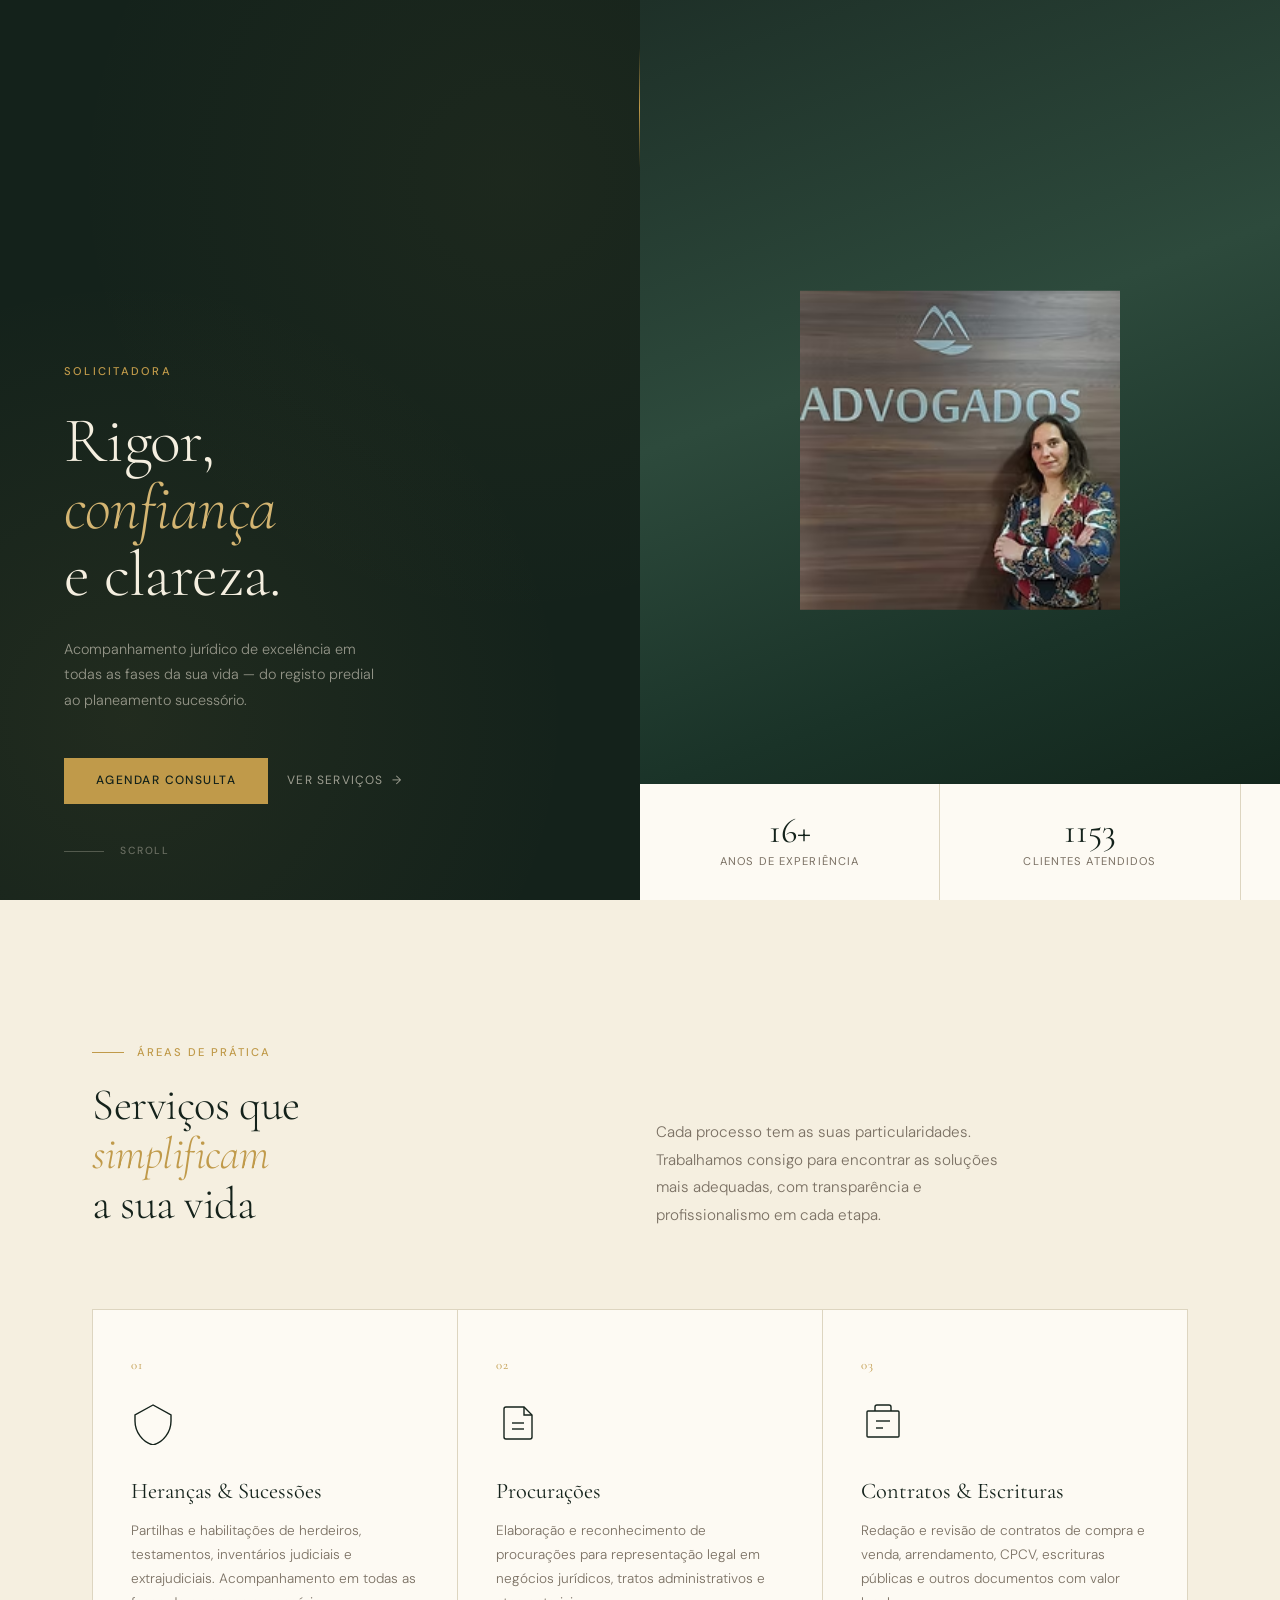
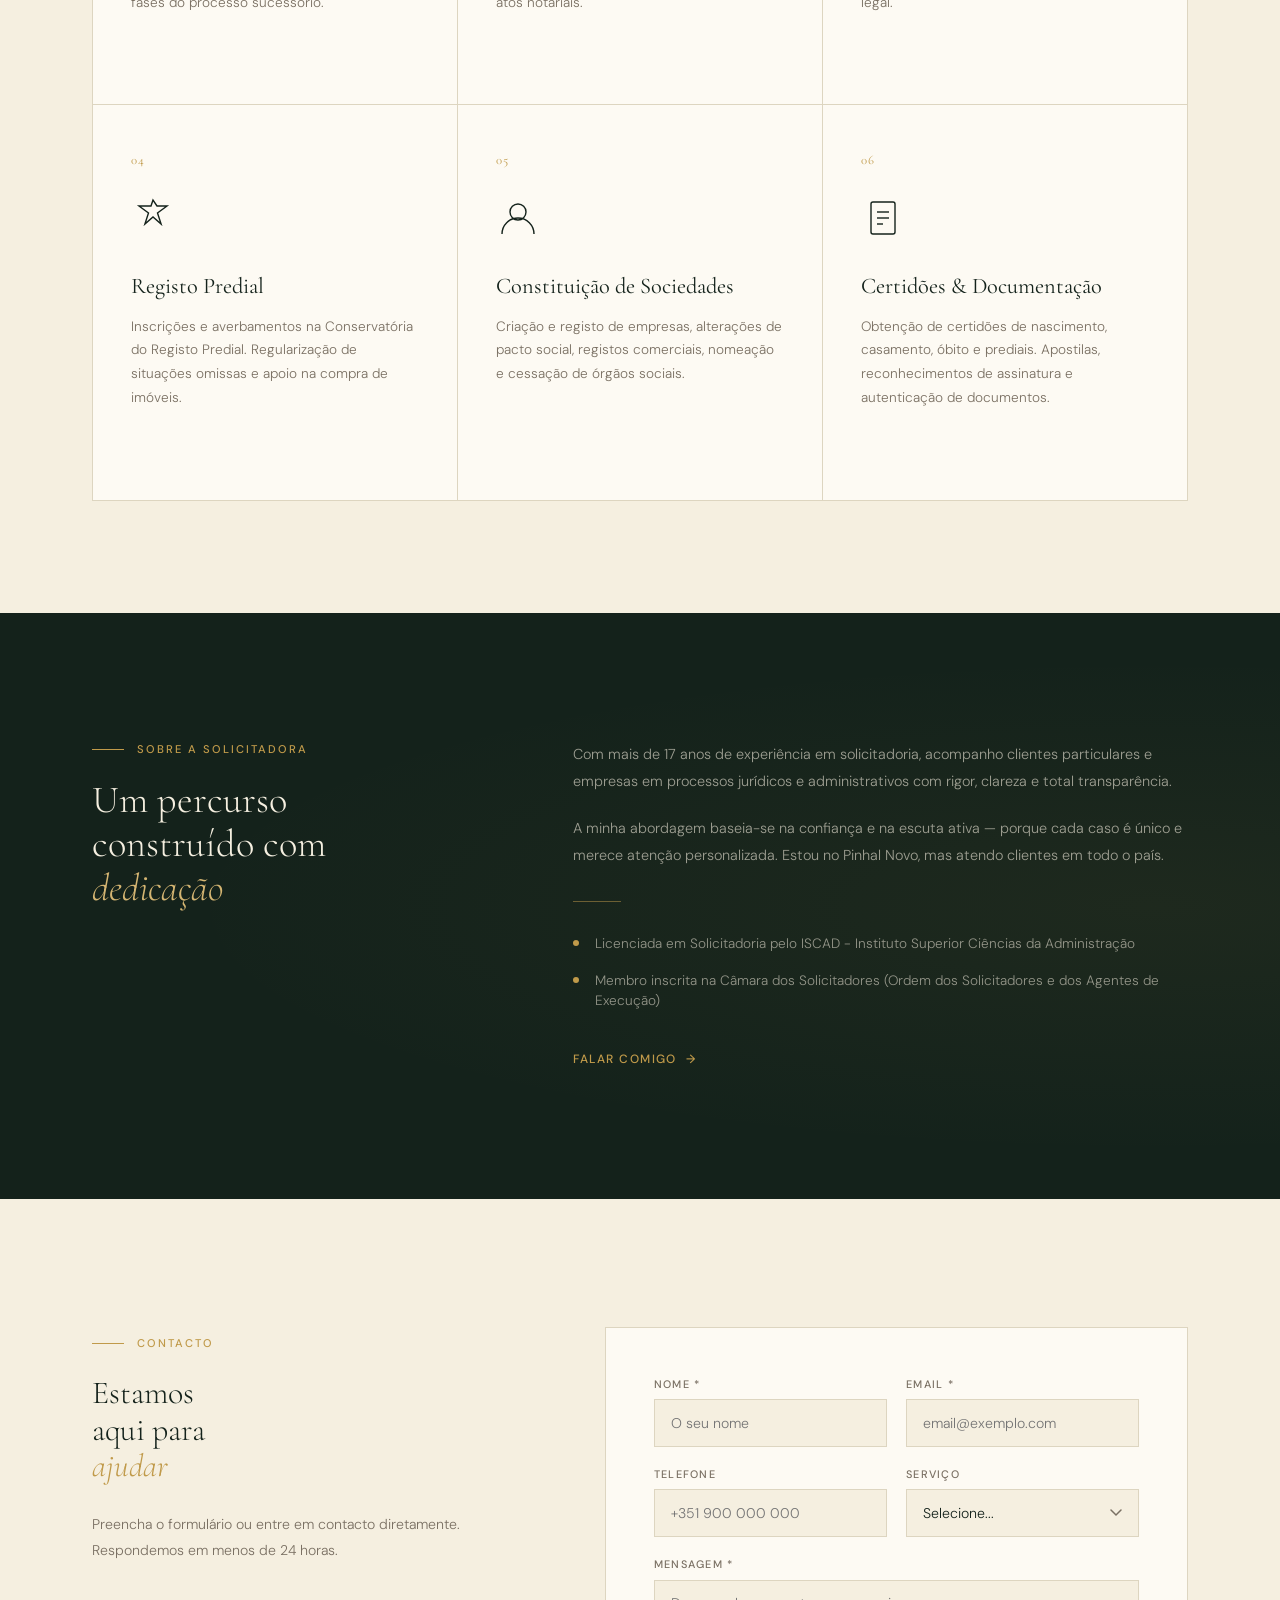
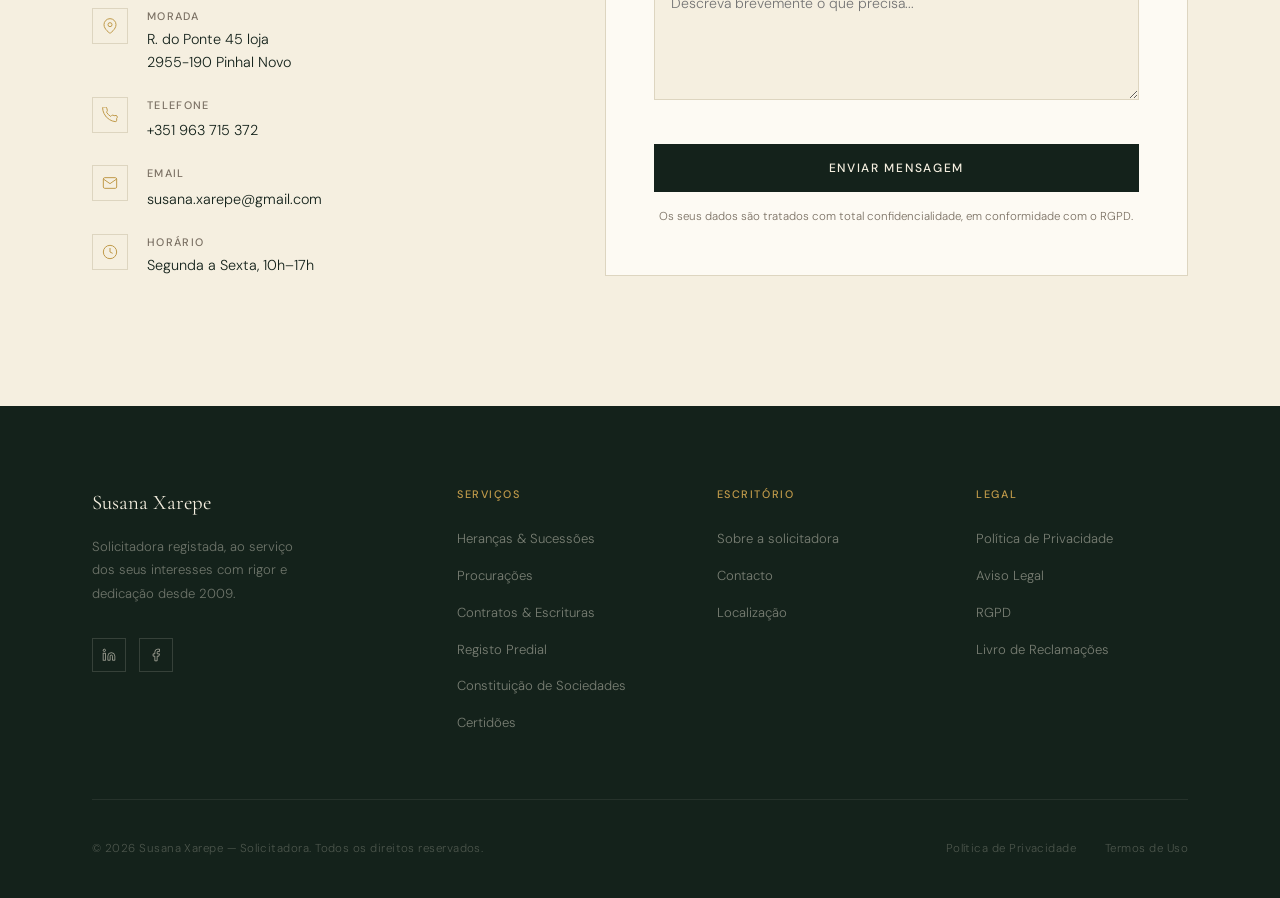
==== commit 6355ed85: "Add LinkedIn and Google Maps links LinkedIn icon links to linkedin.com/in/susanaxarepe/ (new tab). A" ====
--- a/Susana/index.html
+++ b/Susana/index.html
@@ -253,9 +253,9 @@
               </div>
               <div>
                 <div class="contact-detail-label">Morada</div>
-                <address class="contact-detail-value" style="font-style:normal">
-                  R. do Ponte 45 loja<br />2955-190 Pinhal Novo
-                </address>
+                <a href="https://www.google.com/maps/search/?api=1&query=R.+do+Ponte+45+loja+2955-190+Pinhal+Novo" target="_blank" rel="noopener noreferrer" class="contact-detail-value">
+                  <address style="font-style:normal">R. do Ponte 45 loja<br />2955-190 Pinhal Novo</address>
+                </a>
               </div>
             </div>
             <div class="contact-detail">
@@ -356,7 +356,7 @@
           <div class="footer-brand-name">Susana Xarepe</div>
           <p class="footer-brand-desc">Solicitadora registada, ao serviço dos seus interesses com rigor e dedicação desde 2009.</p>
           <div class="footer-social">
-            <a href="#" aria-label="LinkedIn">
+            <a href="https://www.linkedin.com/in/susanaxarepe/" target="_blank" rel="noopener noreferrer" aria-label="LinkedIn">
               <svg viewBox="0 0 24 24" fill="none" stroke="currentColor" stroke-width="1.5" aria-hidden="true">
                 <path d="M16 8a6 6 0 016 6v7h-4v-7a2 2 0 00-2-2 2 2 0 00-2 2v7h-4v-7a6 6 0 016-6z"/>
                 <rect x="2" y="9" width="4" height="12"/>
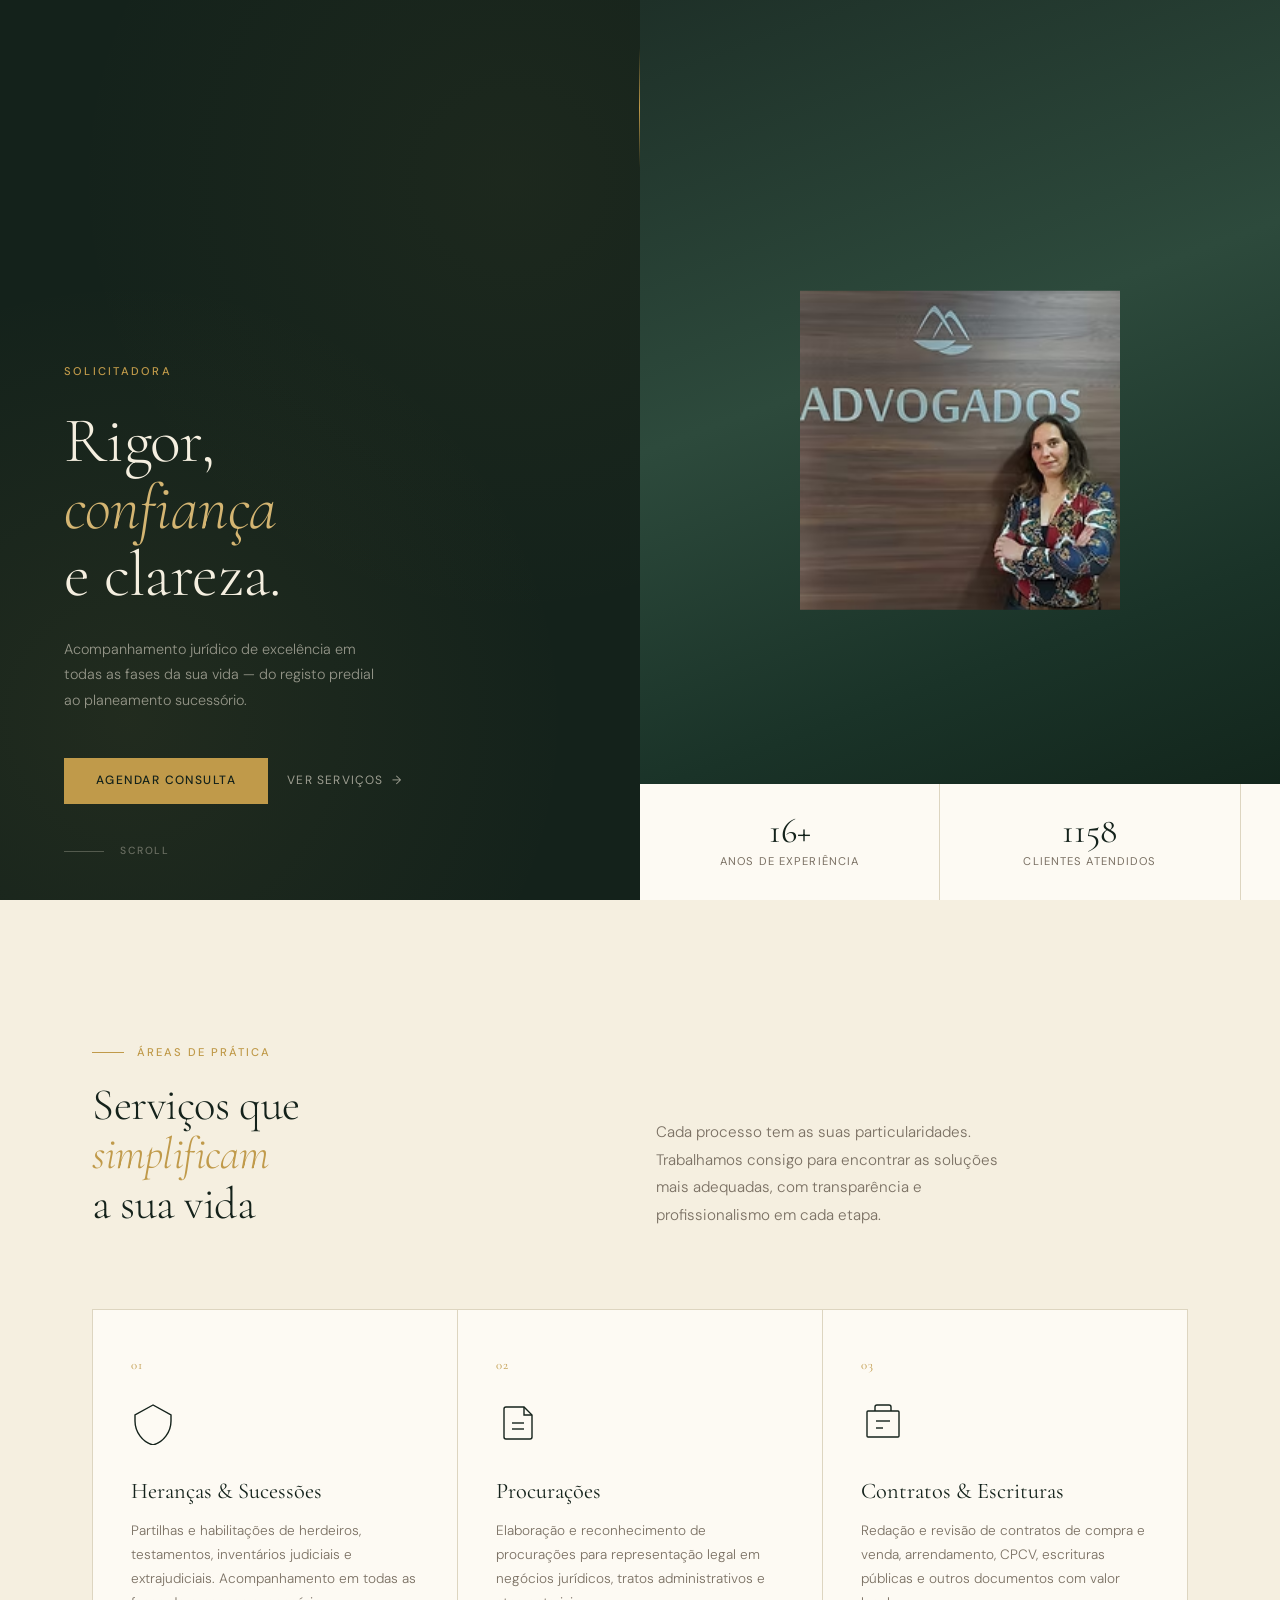
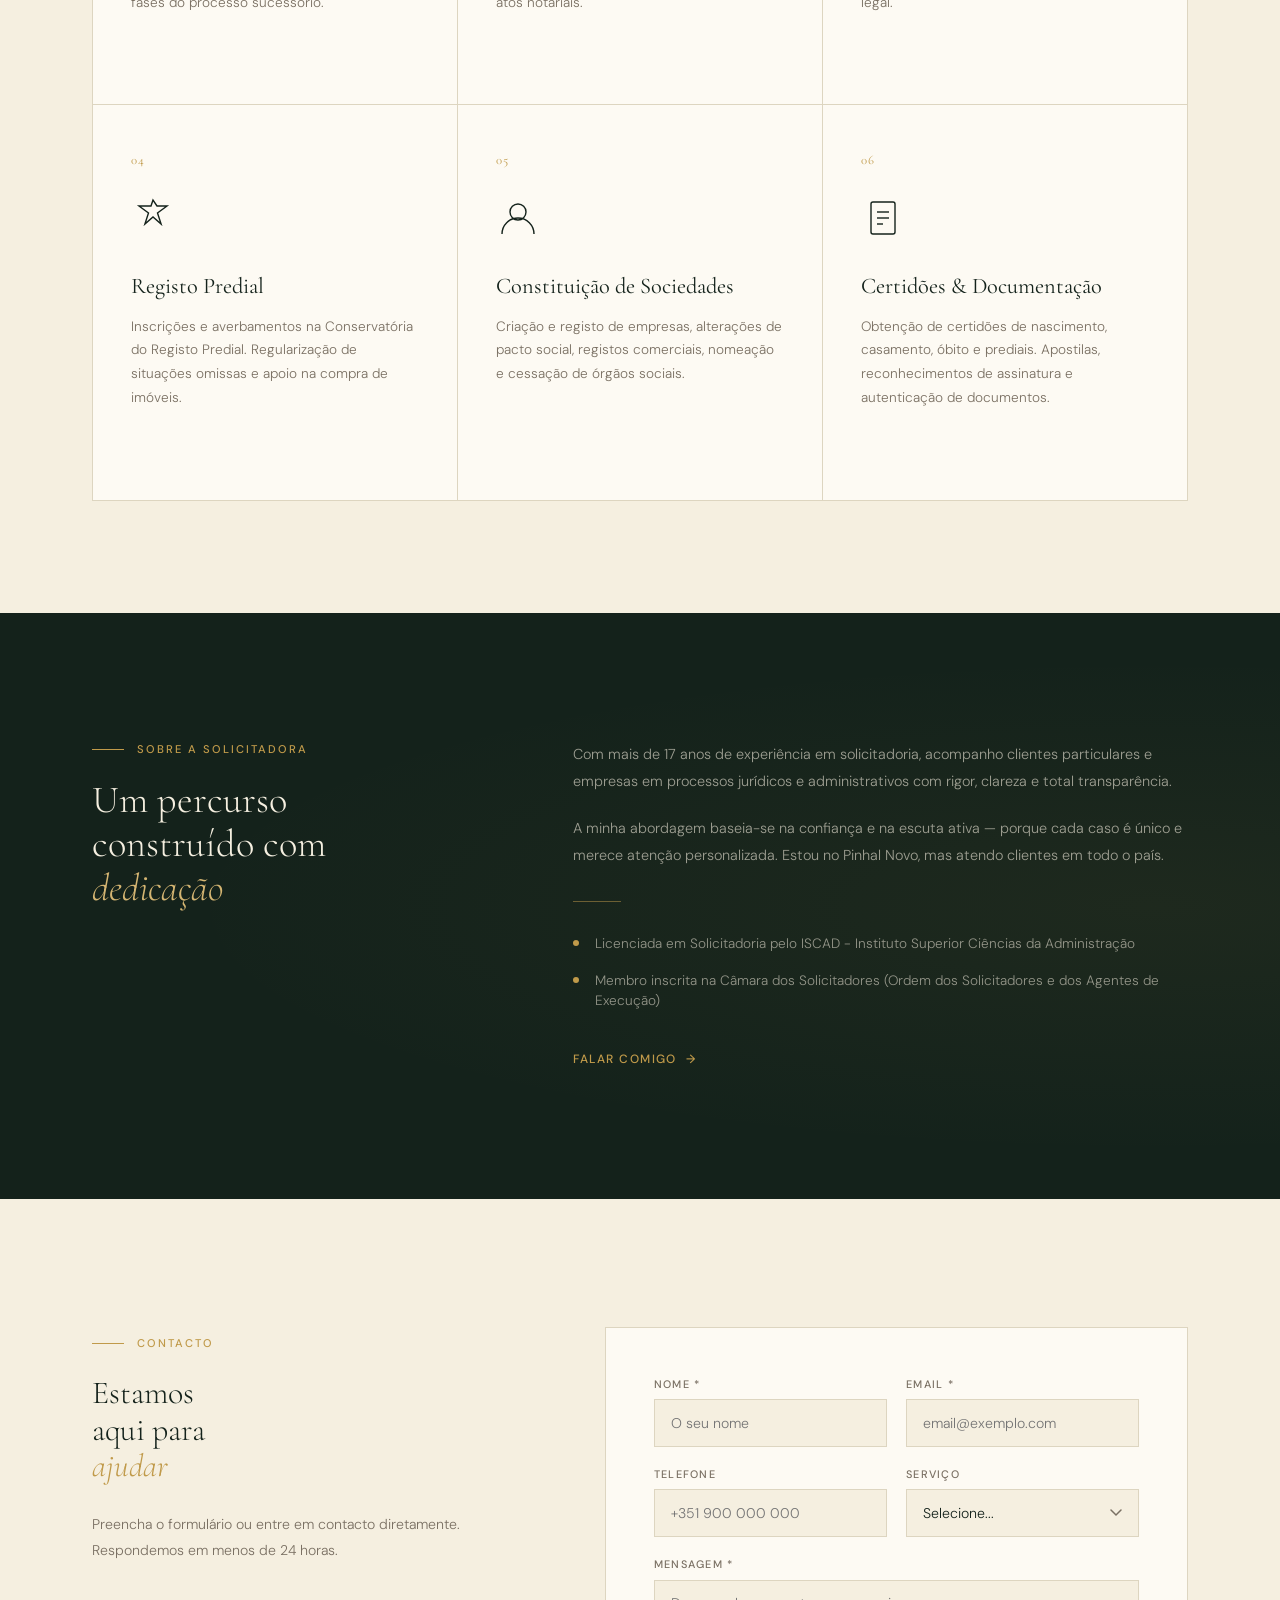
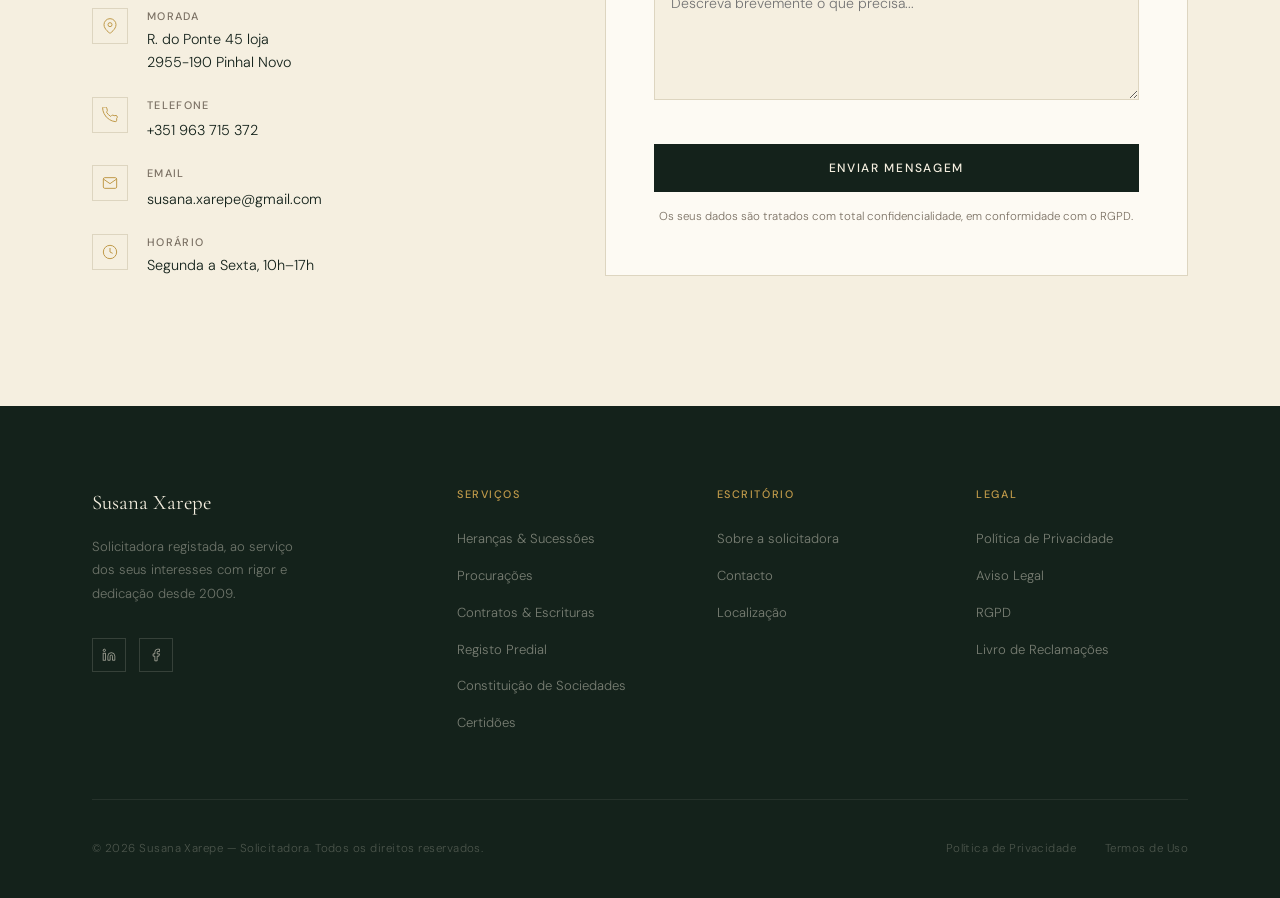
==== commit f28a98d4: "Update Google Maps link to use exact coordinates Co-Authored-By: Claude Sonnet 4.6 <noreply@anthropi" ====
--- a/Susana/index.html
+++ b/Susana/index.html
@@ -253,7 +253,7 @@
               </div>
               <div>
                 <div class="contact-detail-label">Morada</div>
-                <a href="https://www.google.com/maps/search/?api=1&query=R.+do+Ponte+45+loja+2955-190+Pinhal+Novo" target="_blank" rel="noopener noreferrer" class="contact-detail-value">
+                <a href="https://www.google.com/maps?q=38.629434,-8.917428" target="_blank" rel="noopener noreferrer" class="contact-detail-value">
                   <address style="font-style:normal">R. do Ponte 45 loja<br />2955-190 Pinhal Novo</address>
                 </a>
               </div>
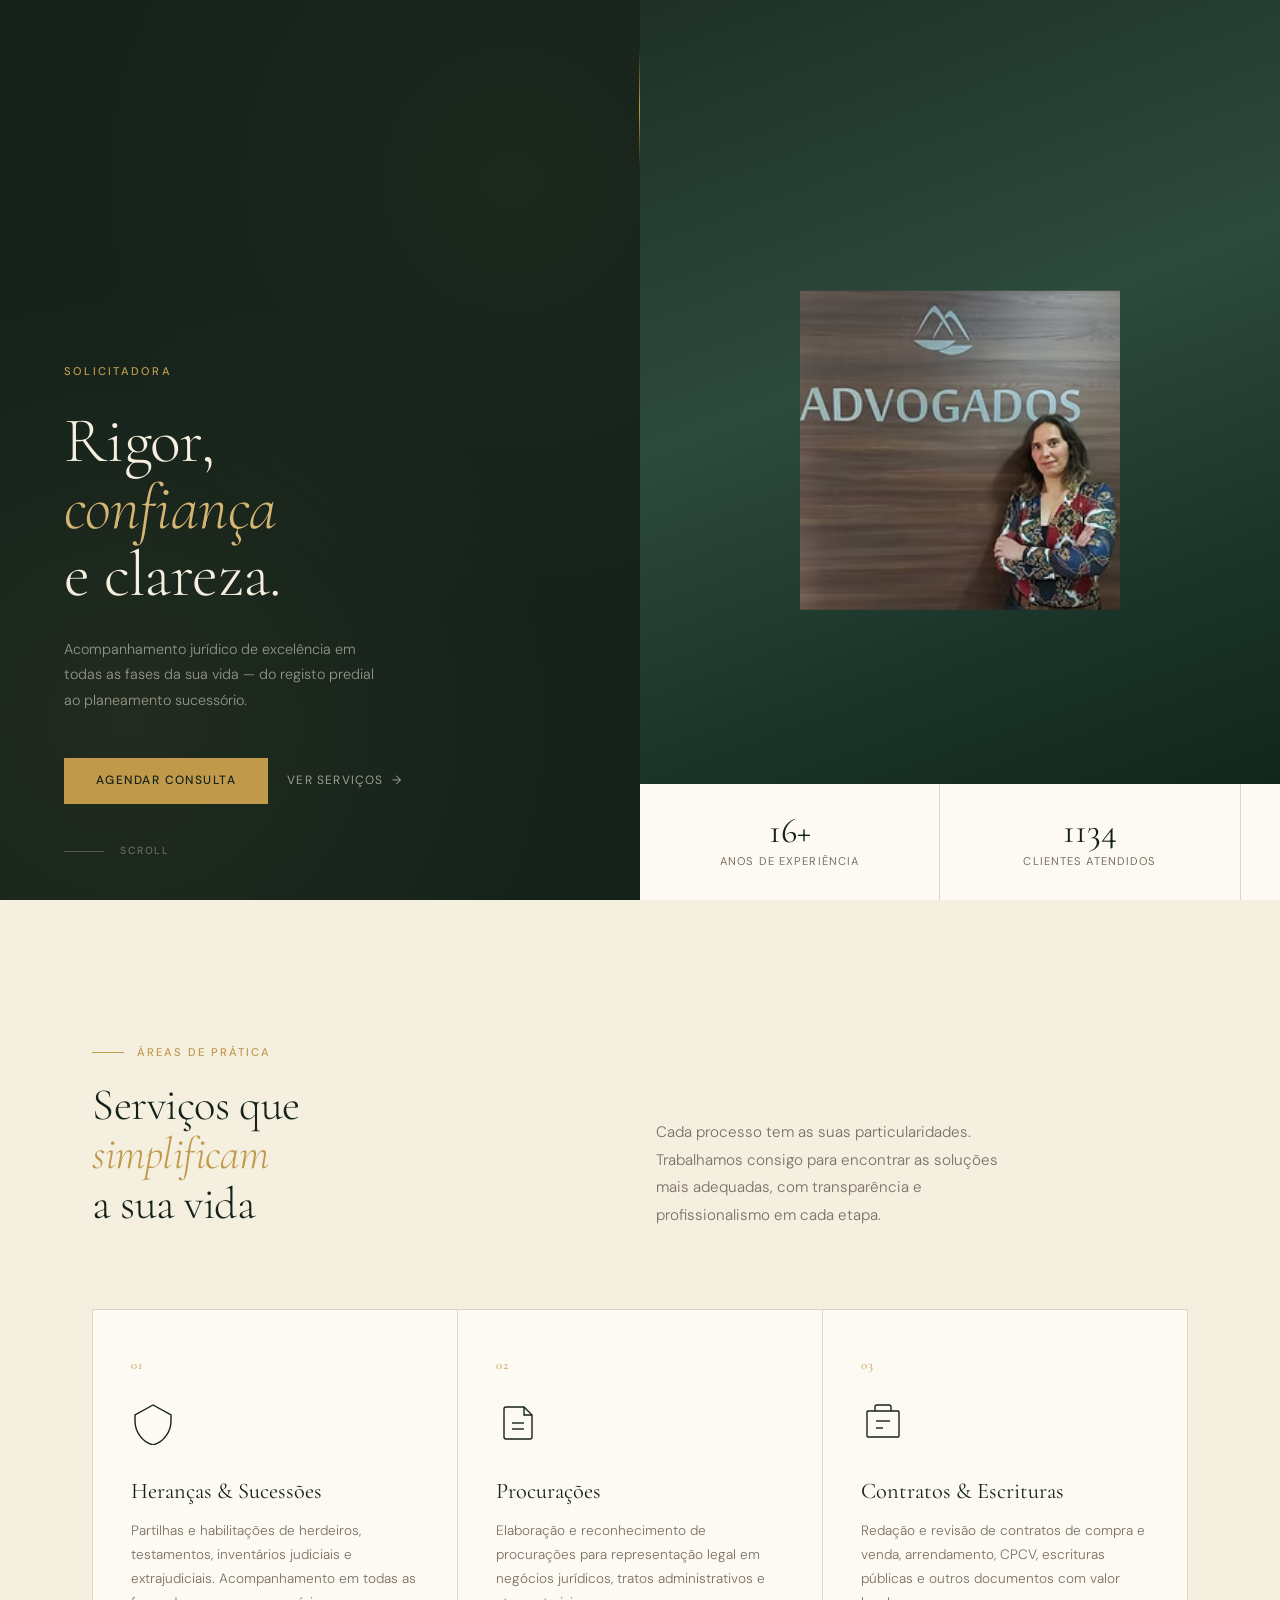
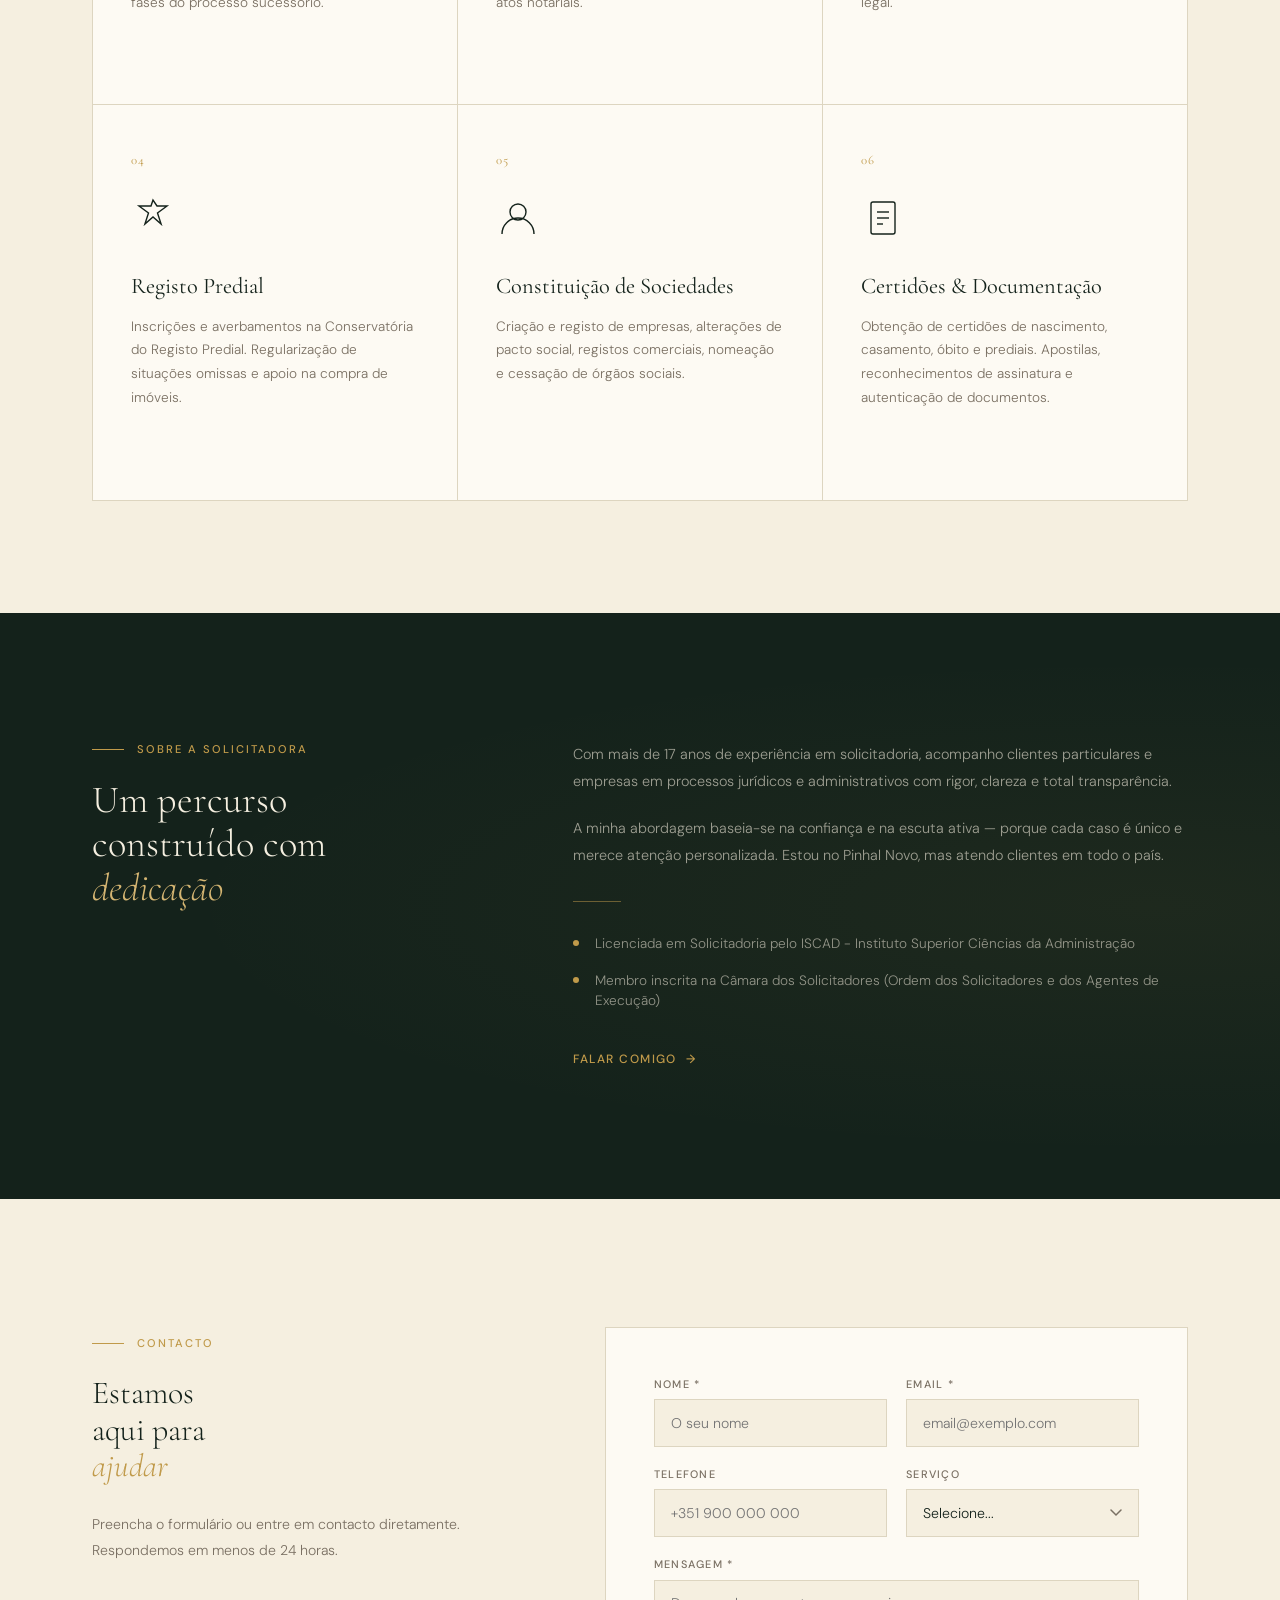
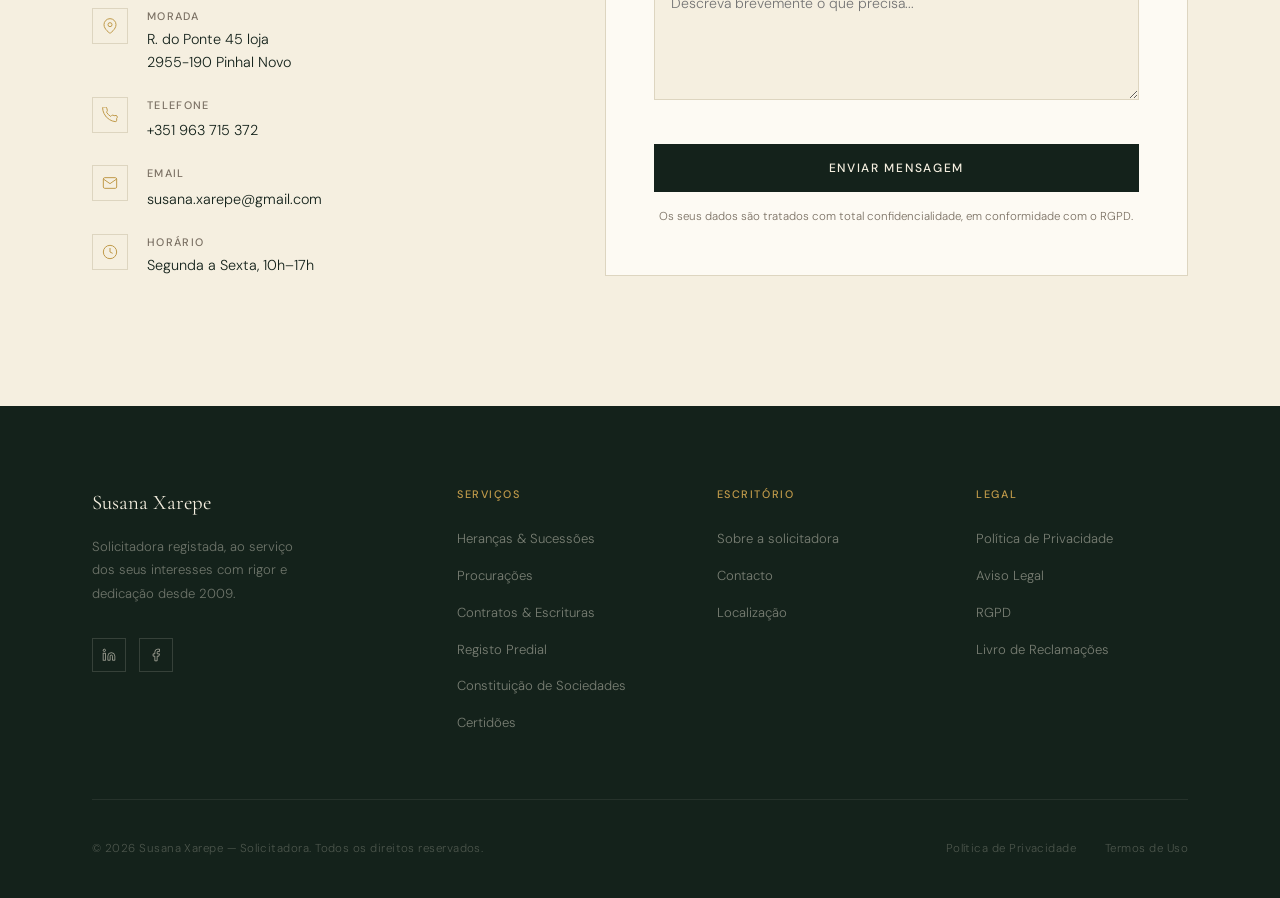
==== commit 9c58cb9f: "Update Google Maps coordinates to precise location Co-Authored-By: Claude Sonnet 4.6 <noreply@anthro" ====
--- a/Susana/index.html
+++ b/Susana/index.html
@@ -253,7 +253,7 @@
               </div>
               <div>
                 <div class="contact-detail-label">Morada</div>
-                <a href="https://www.google.com/maps?q=38.629434,-8.917428" target="_blank" rel="noopener noreferrer" class="contact-detail-value">
+                <a href="https://www.google.com/maps?q=38.62929550866868,-8.917261688134706" target="_blank" rel="noopener noreferrer" class="contact-detail-value">
                   <address style="font-style:normal">R. do Ponte 45 loja<br />2955-190 Pinhal Novo</address>
                 </a>
               </div>
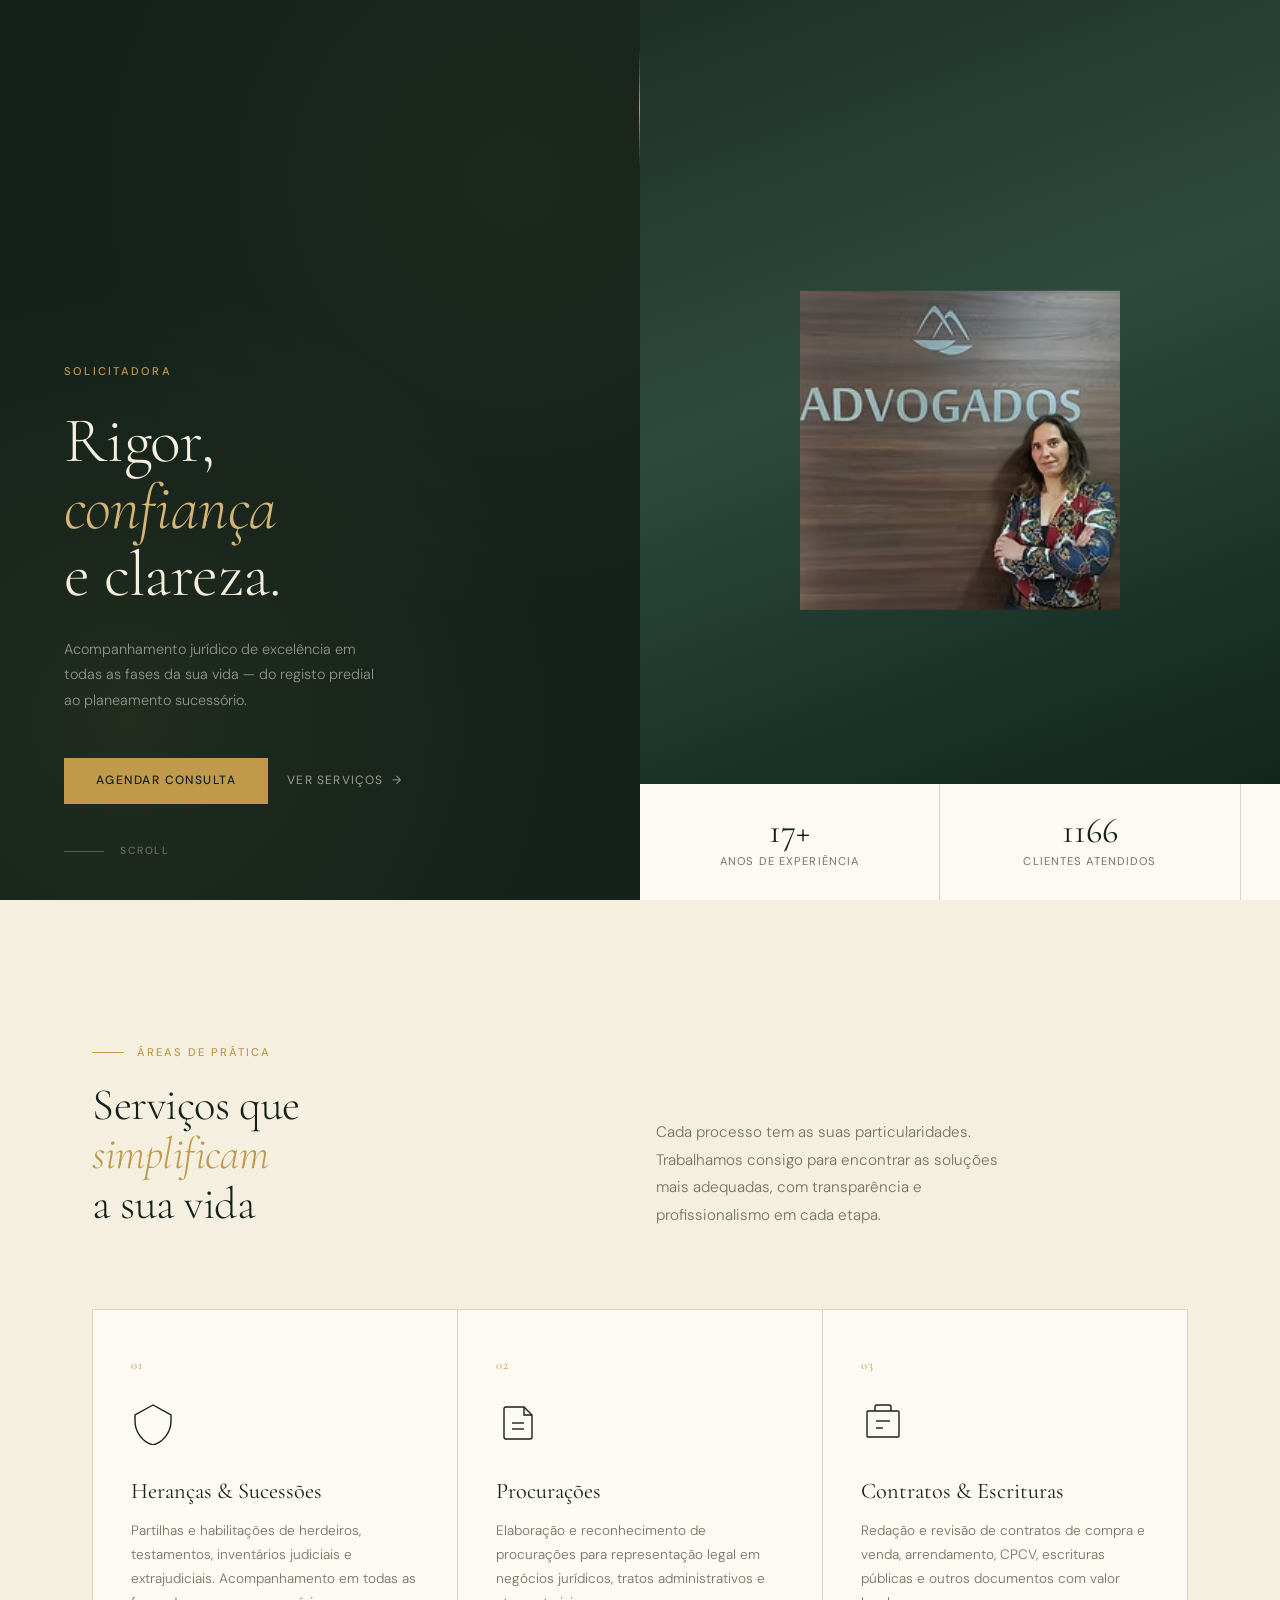
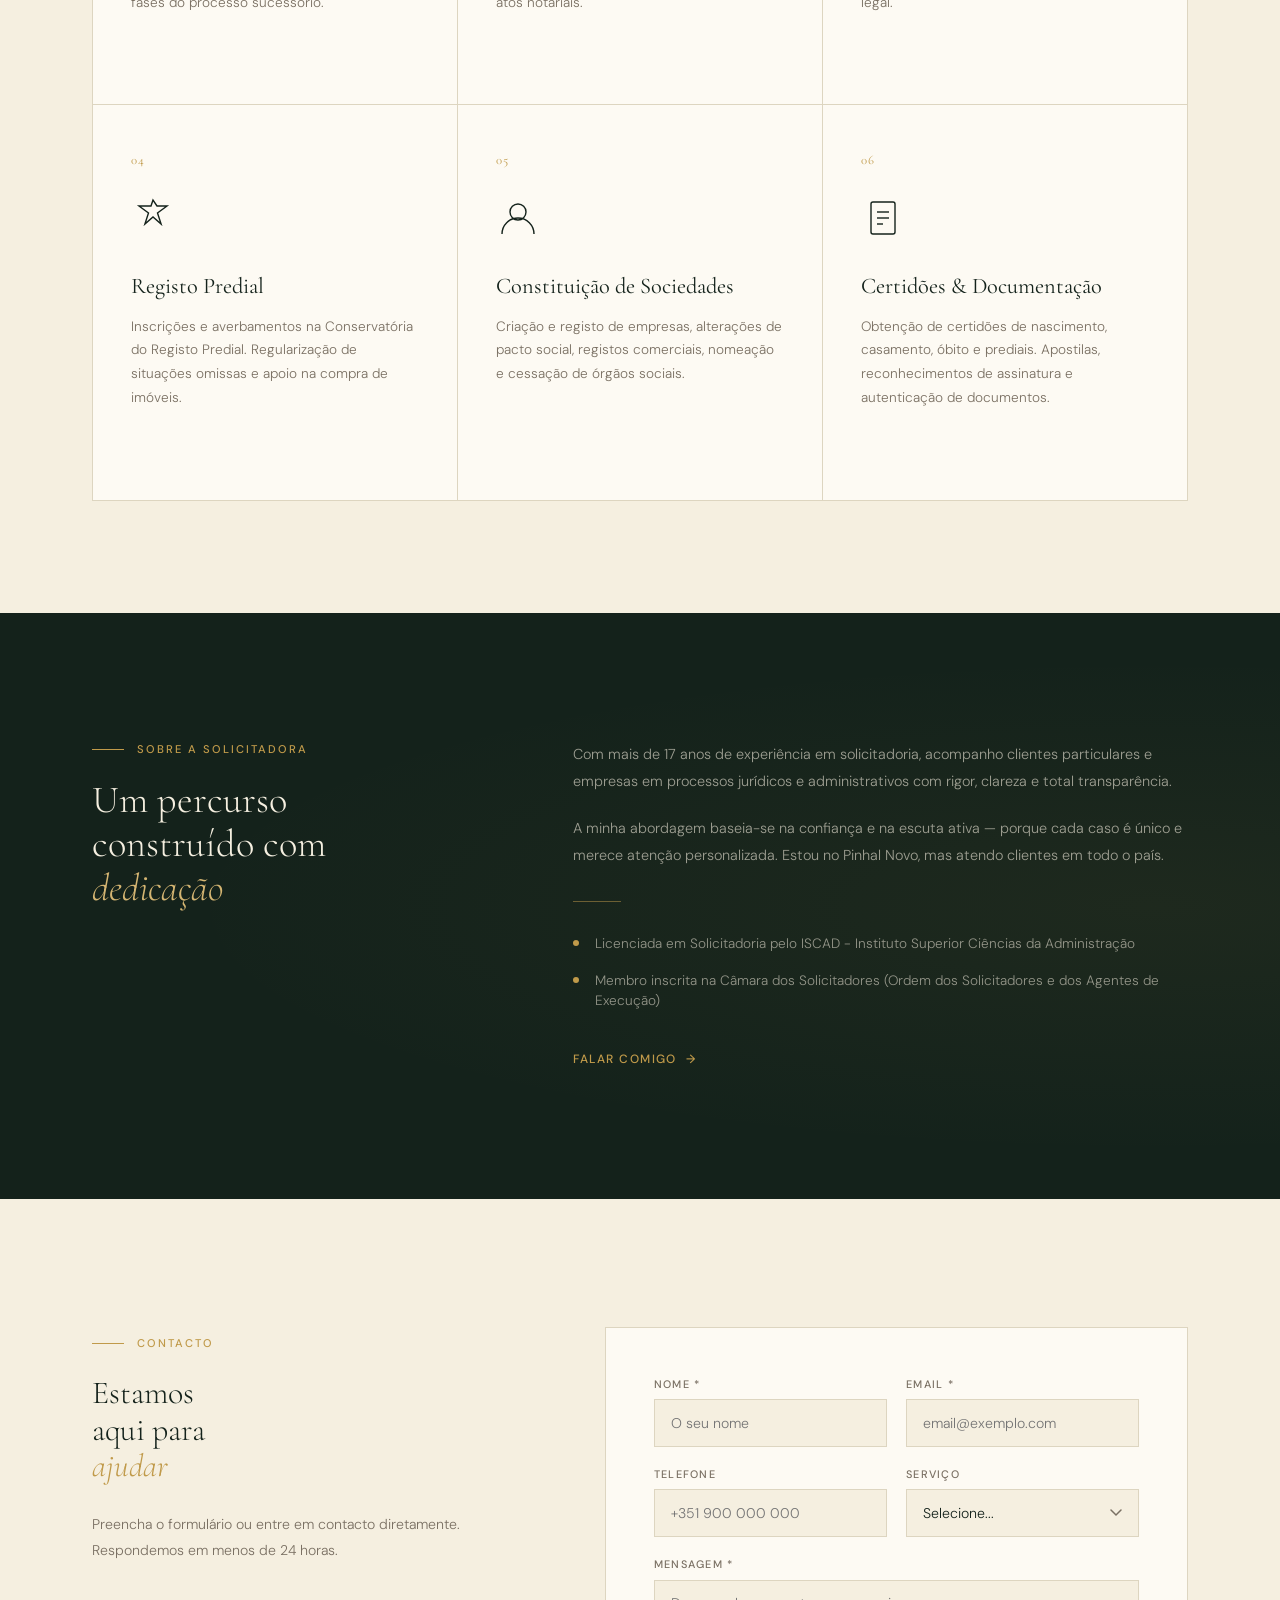
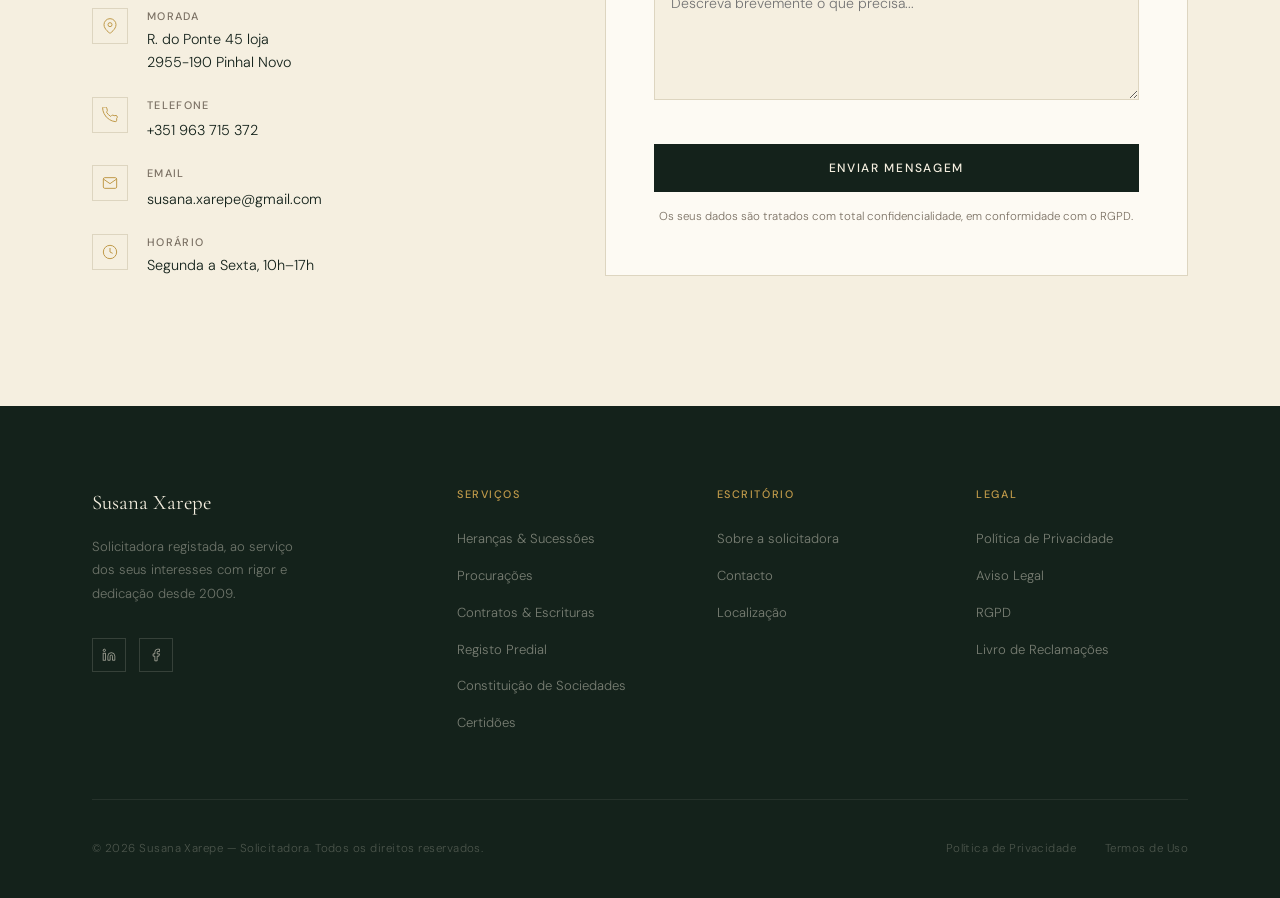
==== commit d484a91f: "Add Livro de Reclamações link opening in new tab Co-Authored-By: Claude Sonnet 4.6 <noreply@anthropi" ====
--- a/Susana/index.html
+++ b/Susana/index.html
@@ -395,7 +395,7 @@
             <li><a href="#">Política de Privacidade</a></li>
             <li><a href="#">Aviso Legal</a></li>
             <li><a href="#">RGPD</a></li>
-            <li><a href="#">Livro de Reclamações</a></li>
+            <li><a href="https://www.livroreclamacoes.pt/inicio/" target="_blank" rel="noopener noreferrer">Livro de Reclamações</a></li>
           </ul>
         </div>
       </div>
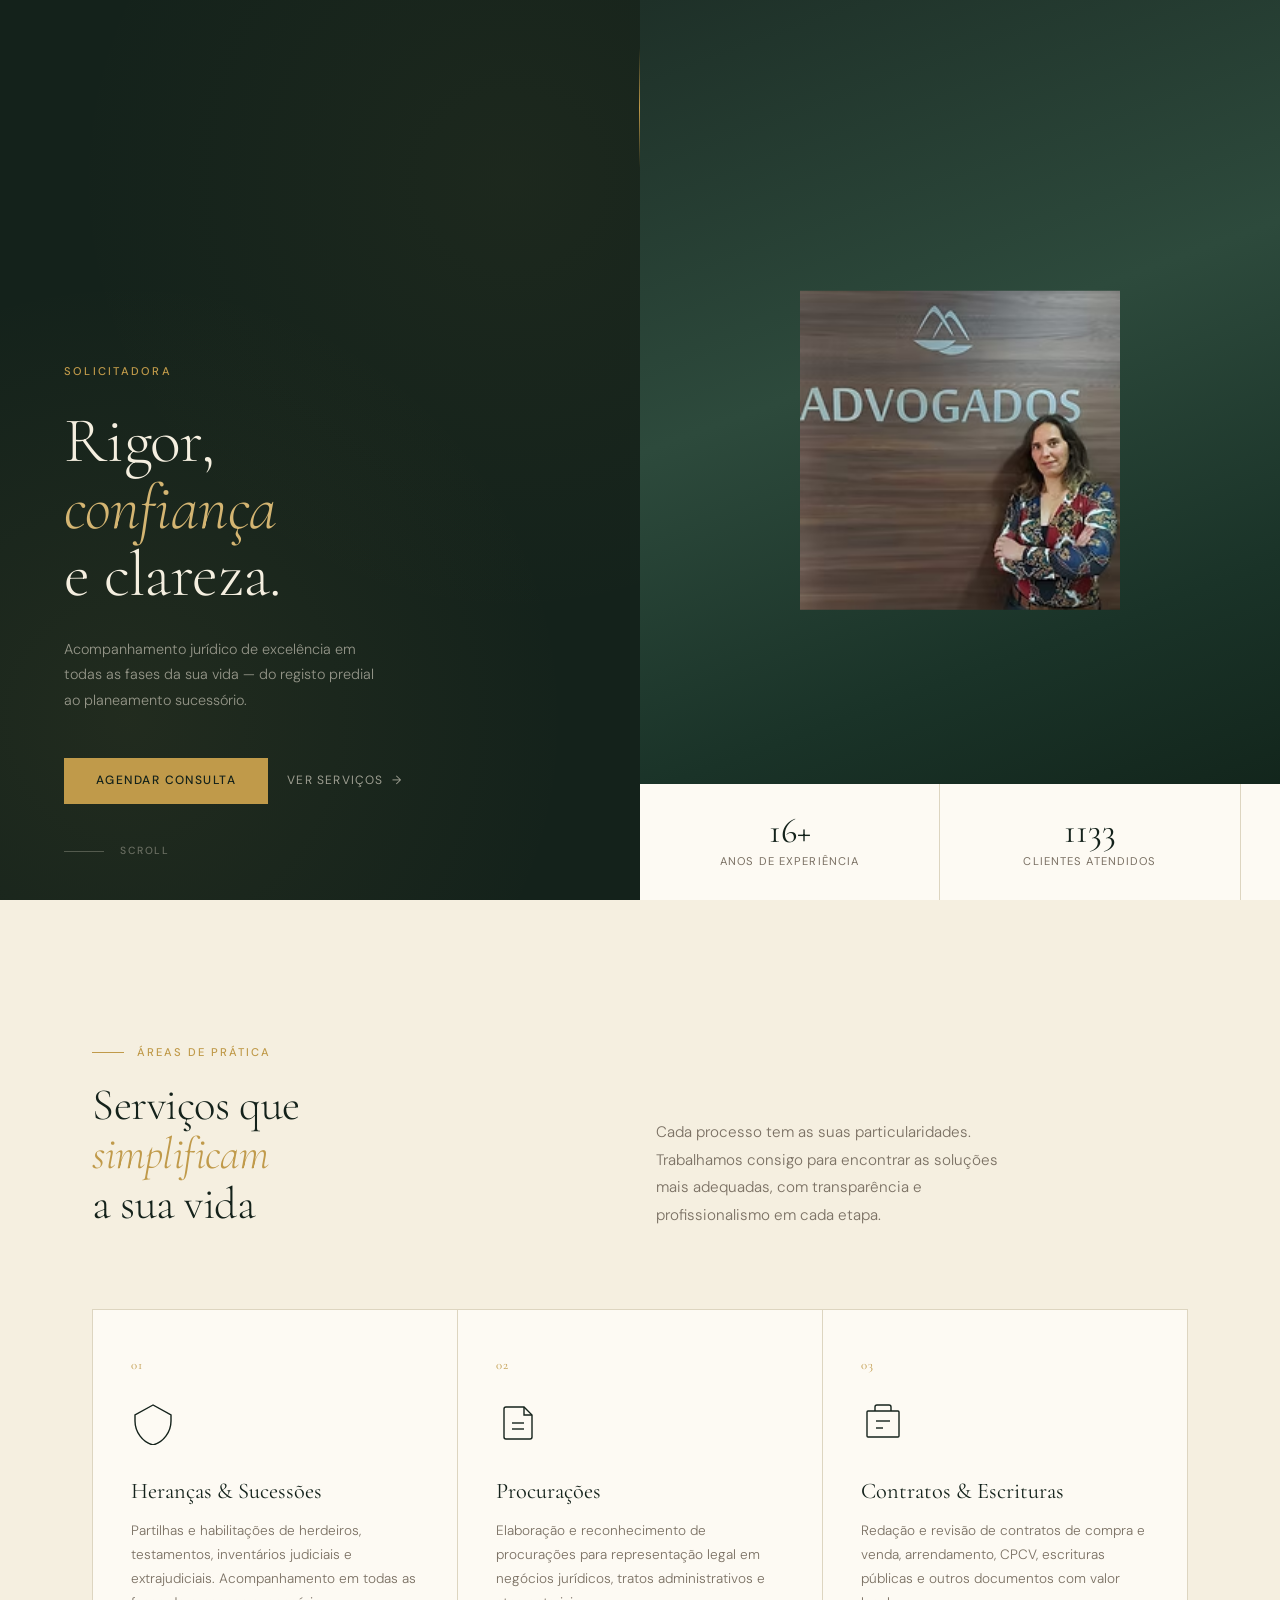
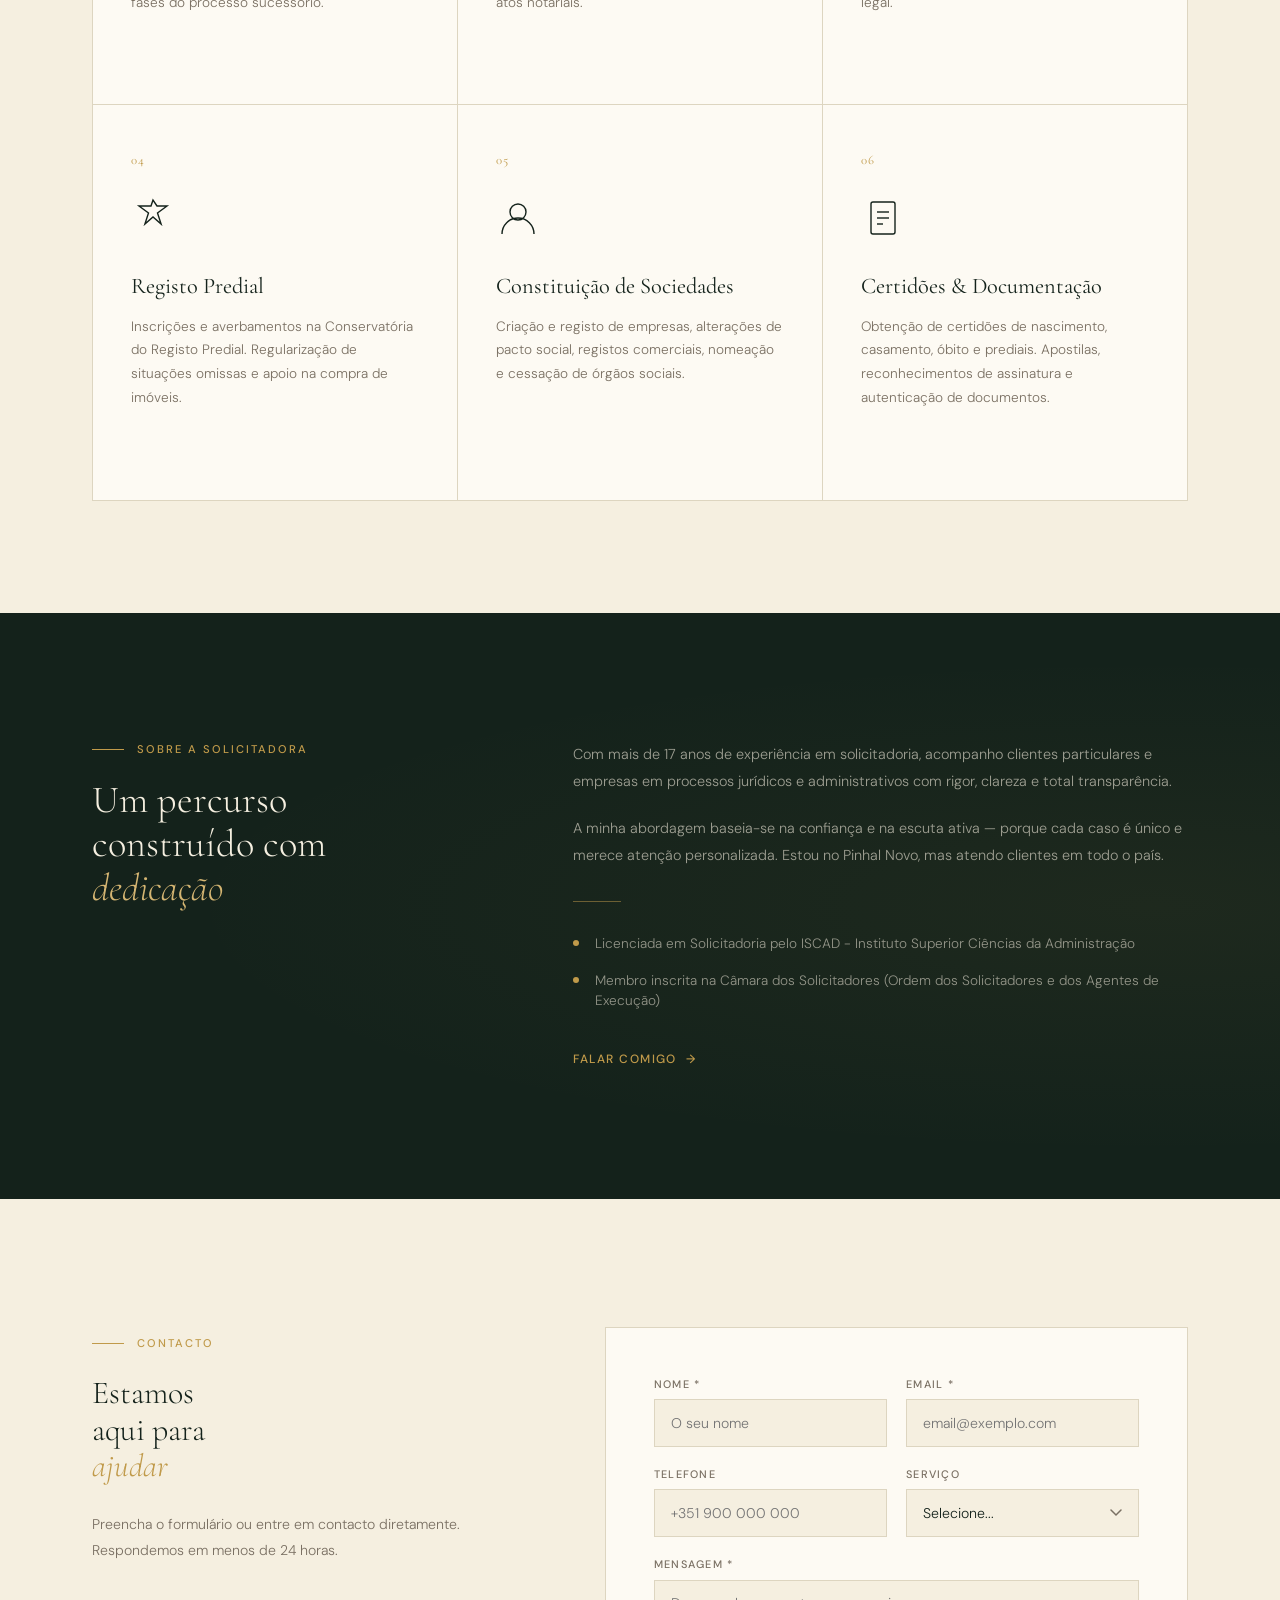
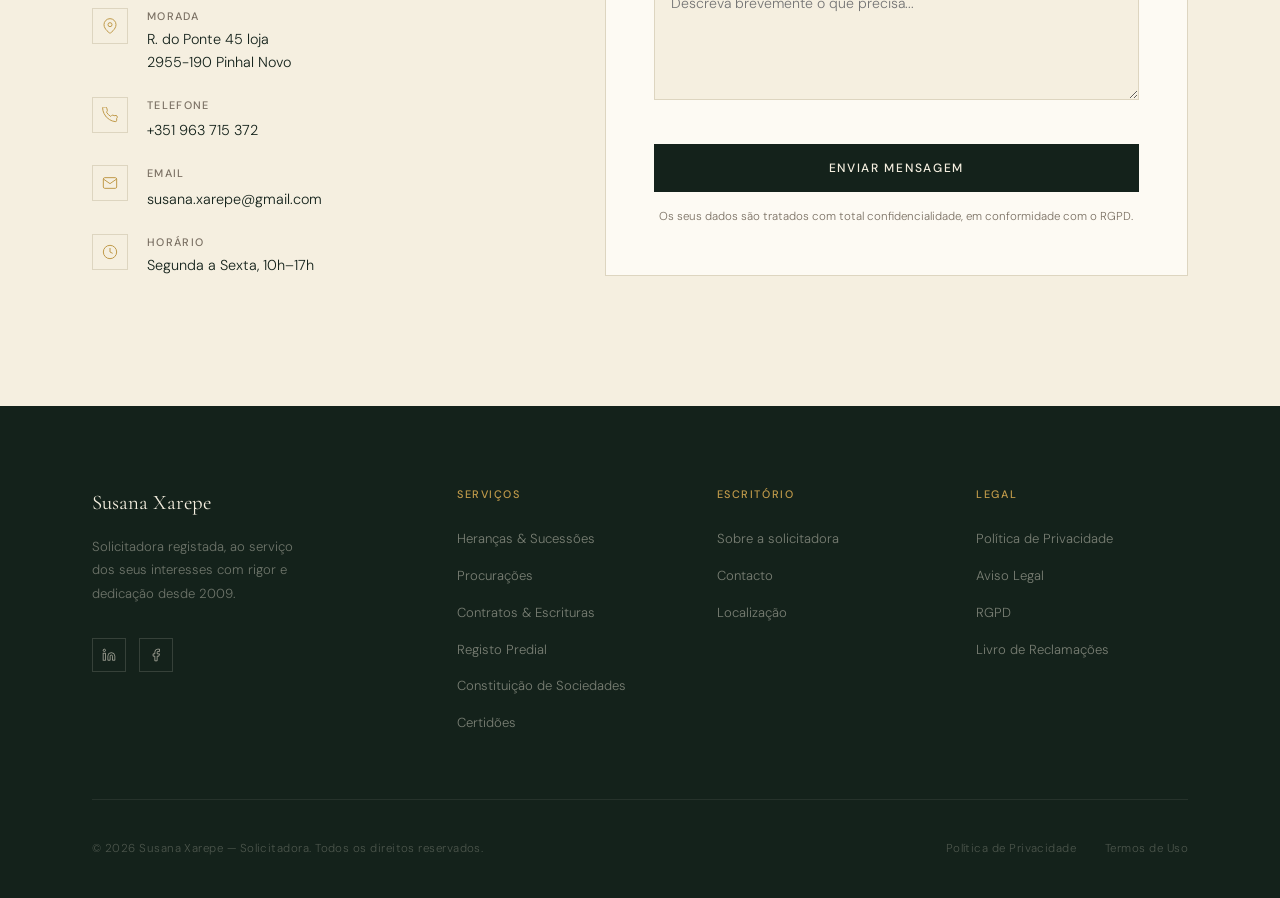
==== commit 6f0d3b01: "Add Google Maps link to Localização in footer Co-Authored-By: Claude Sonnet 4.6 <noreply@anthropic.c" ====
--- a/Susana/index.html
+++ b/Susana/index.html
@@ -386,7 +386,7 @@
           <ul>
             <li><a href="#sobre">Sobre a solicitadora</a></li>
             <li><a href="#contacto">Contacto</a></li>
-            <li><a href="#">Localização</a></li>
+            <li><a href="https://www.google.com/maps?q=38.62929550866868,-8.917261688134706" target="_blank" rel="noopener noreferrer">Localização</a></li>
           </ul>
         </div>
         <div class="footer-col">
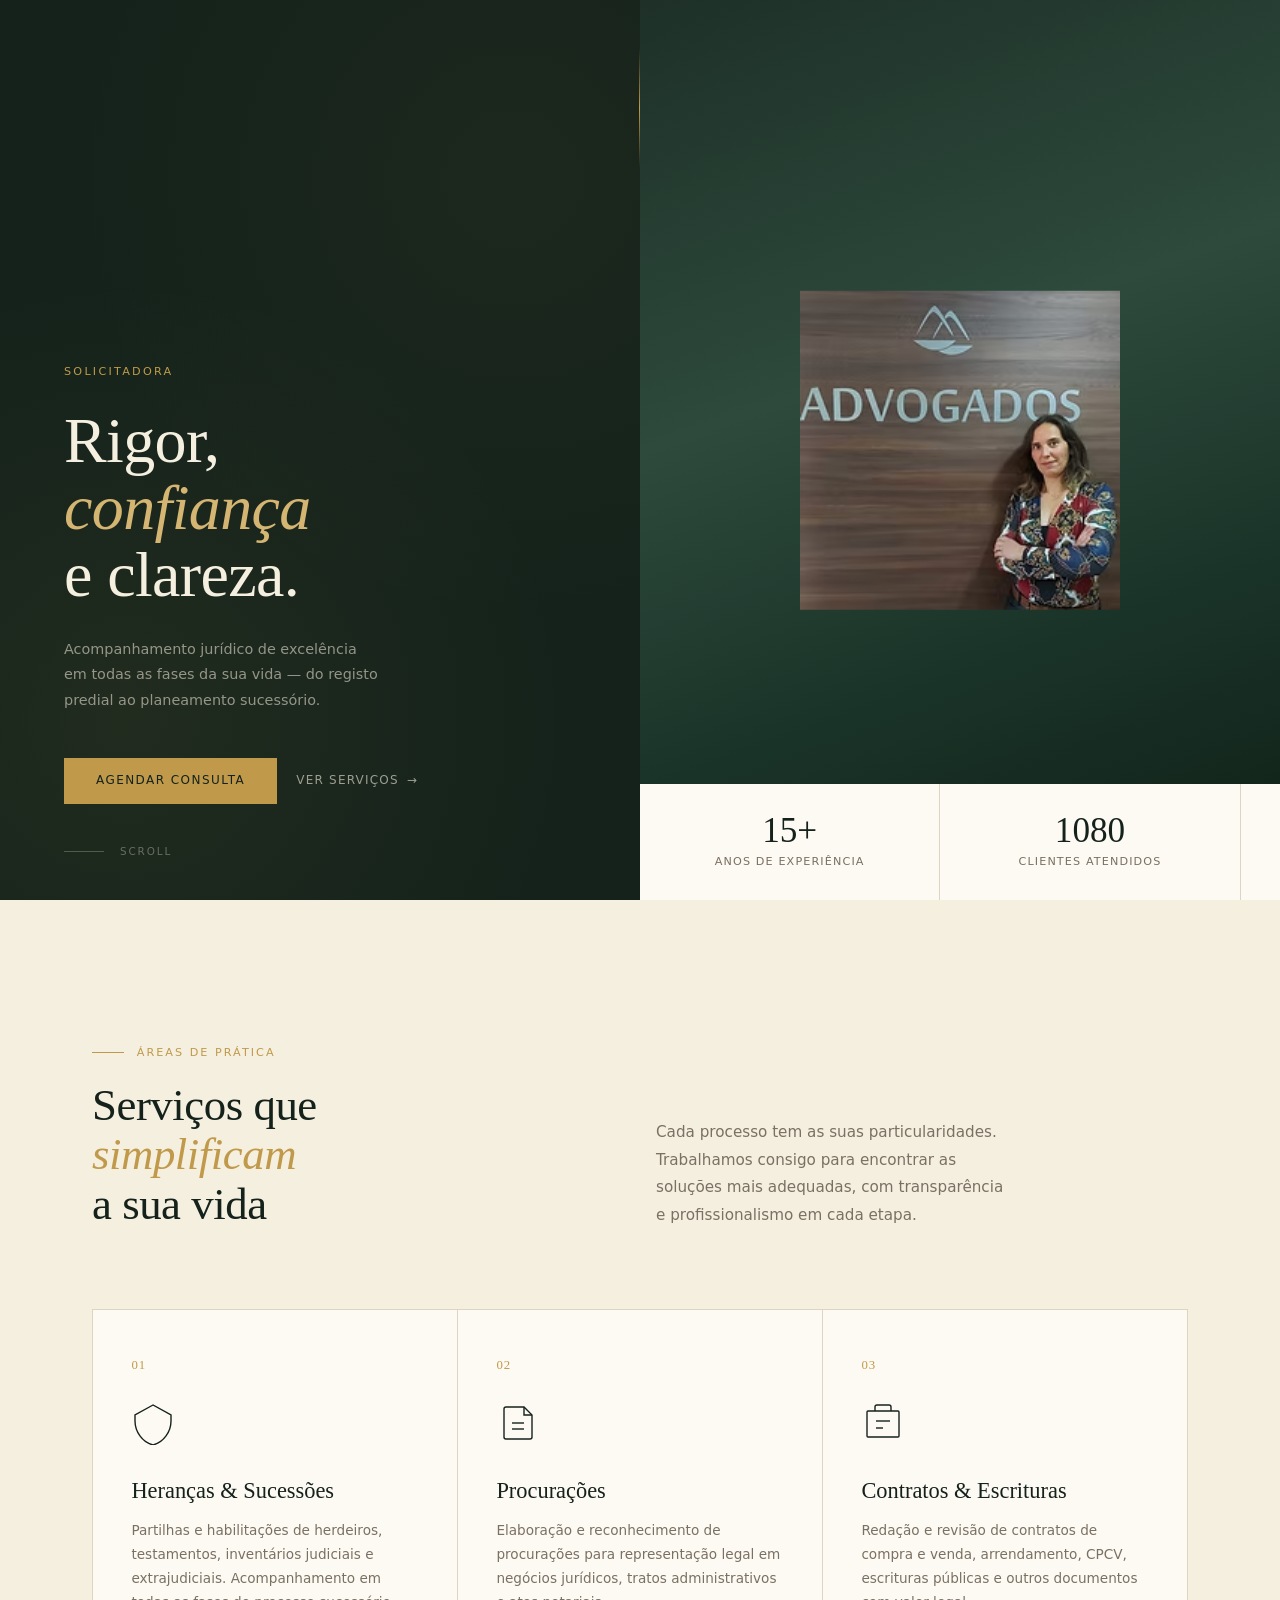
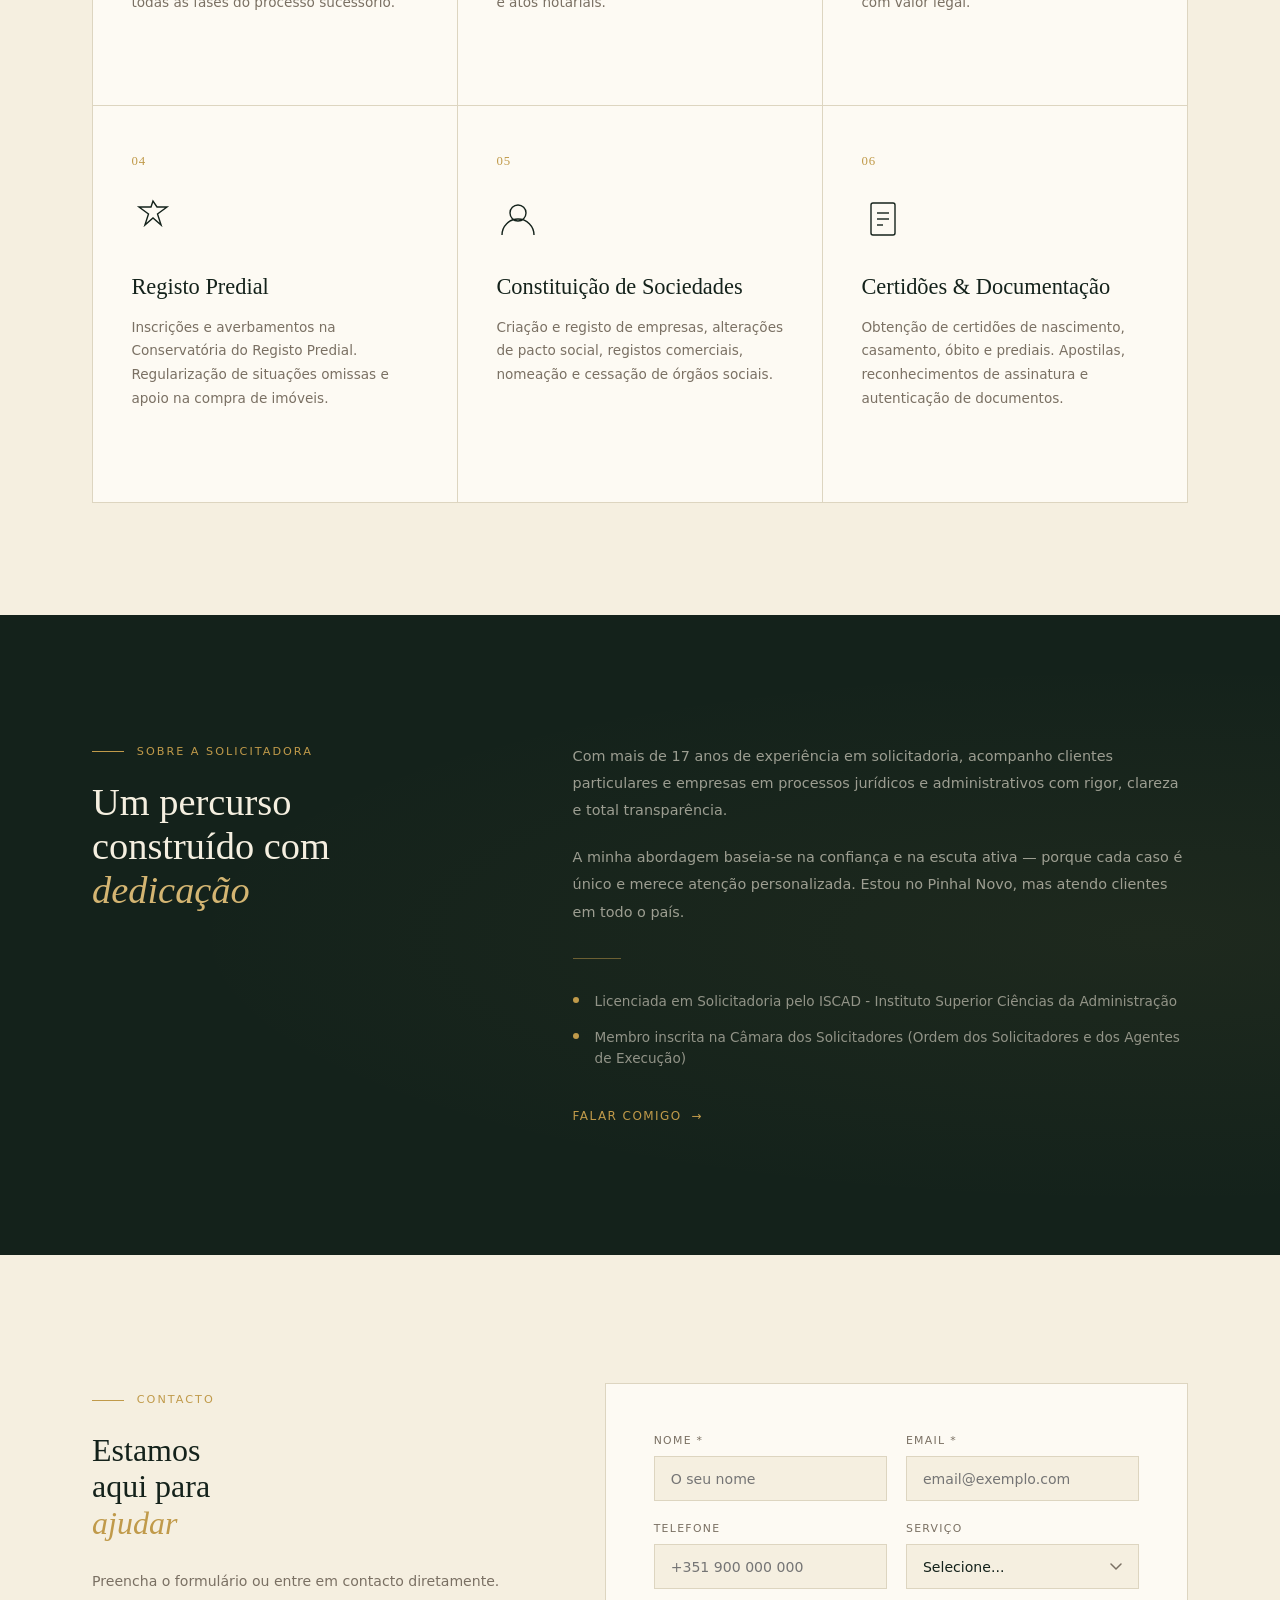
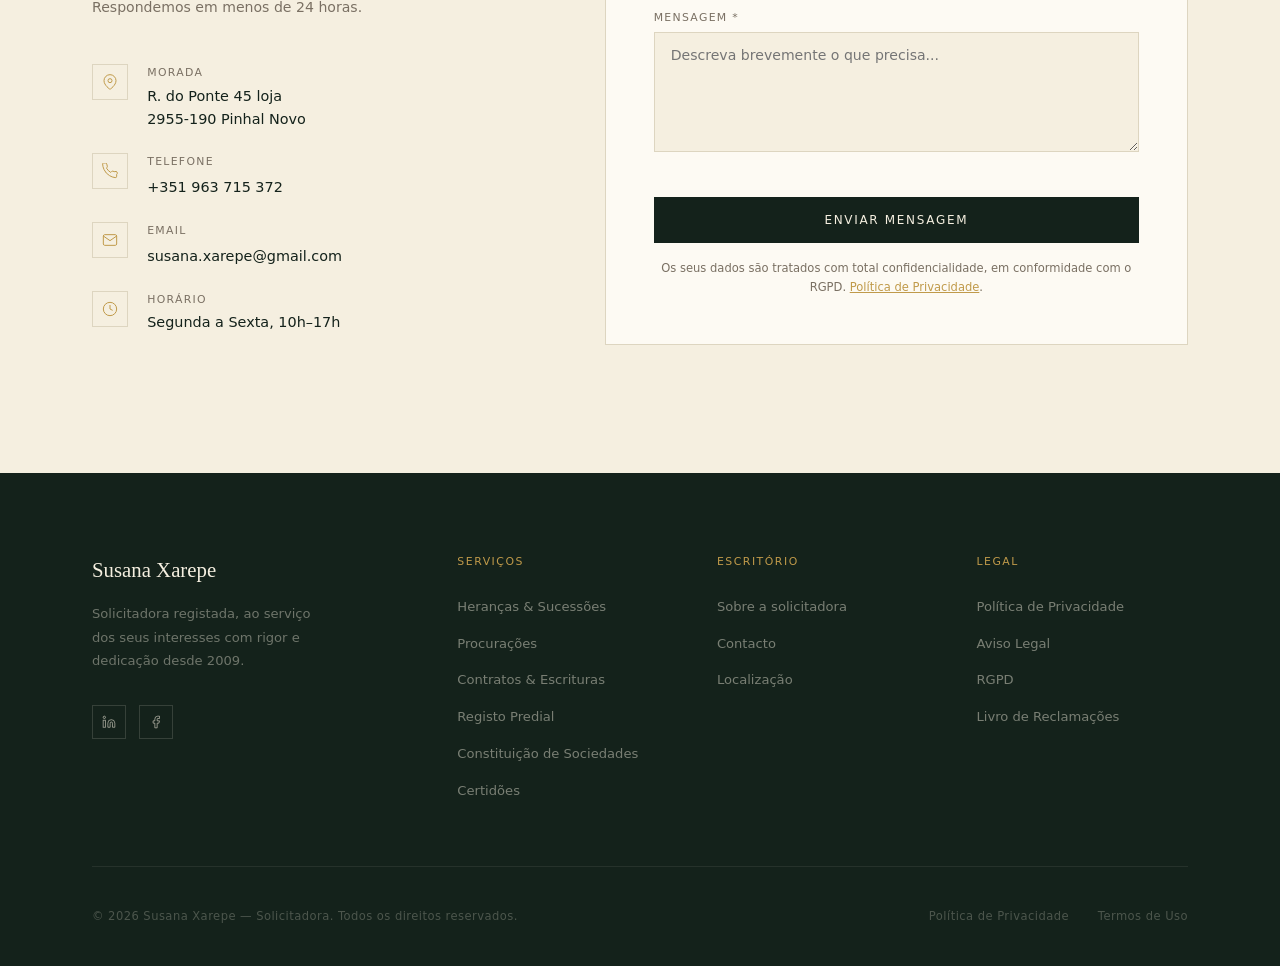
==== commit 4b5ced2f: "Apply security hardening: CSP, honeypot, rate limiting, privacy policy - Add Content-Security-Policy" ====
--- a/Susana/index.html
+++ b/Susana/index.html
@@ -3,6 +3,7 @@
 <head>
   <meta charset="UTF-8" />
   <meta name="viewport" content="width=device-width, initial-scale=1.0" />
+  <meta http-equiv="Content-Security-Policy" content="default-src 'self'; script-src 'self'; style-src 'self' 'unsafe-inline' https://fonts.googleapis.com; font-src https://fonts.gstatic.com; img-src 'self' data: blob:; connect-src 'self' https://formspree.io; form-action 'self' https://formspree.io; frame-ancestors 'none'; upgrade-insecure-requests;" />
   <title>Susana Xarepe — Solicitadora</title>
   <meta name="description" content="Serviços de solicitadoria. Heranças, procurações, contratos, registo predial e muito mais." />
 
@@ -40,10 +41,10 @@
 
   <!-- Mobile Nav -->
   <div class="nav-mobile" id="mobileNav" role="dialog" aria-label="Menu de navegação">
-    <a href="#inicio"   onclick="closeMobileNav()">Início</a>
-    <a href="#servicos" onclick="closeMobileNav()">Serviços</a>
-    <a href="#sobre"    onclick="closeMobileNav()">Sobre</a>
-    <a href="#contacto" onclick="closeMobileNav()">Contacto</a>
+    <a href="#inicio">Início</a>
+    <a href="#servicos">Serviços</a>
+    <a href="#sobre">Sobre</a>
+    <a href="#contacto">Contacto</a>
   </div>
 
   <!-- ─── HERO ─── -->
@@ -330,8 +331,10 @@
                 <textarea class="form-textarea" id="mensagem" name="mensagem" placeholder="Descreva brevemente o que precisa..." required></textarea>
               </div>
             </div>
+            <!-- Honeypot anti-spam: campo invisível — bots preenchem, humanos não -->
+            <input type="text" name="_gotcha" tabindex="-1" autocomplete="off" aria-hidden="true" style="position:absolute;left:-9999px;width:1px;height:1px;overflow:hidden;" />
             <button type="submit" class="form-submit">Enviar mensagem</button>
-            <p class="form-note">Os seus dados são tratados com total confidencialidade, em conformidade com o RGPD.</p>
+            <p class="form-note">Os seus dados são tratados com total confidencialidade, em conformidade com o RGPD. <a href="privacy-policy.html" target="_blank" rel="noopener noreferrer">Política de Privacidade</a>.</p>
           </form>
           <div class="form-success" id="formSuccess" role="alert">
             <div class="form-success-icon" aria-hidden="true">
@@ -392,9 +395,9 @@
         <div class="footer-col">
           <div class="footer-col-title">Legal</div>
           <ul>
-            <li><a href="#">Política de Privacidade</a></li>
-            <li><a href="#">Aviso Legal</a></li>
-            <li><a href="#">RGPD</a></li>
+            <li><a href="privacy-policy.html">Política de Privacidade</a></li>
+            <li><a href="privacy-policy.html#aviso-legal">Aviso Legal</a></li>
+            <li><a href="privacy-policy.html#rgpd">RGPD</a></li>
             <li><a href="https://www.livroreclamacoes.pt/inicio/" target="_blank" rel="noopener noreferrer">Livro de Reclamações</a></li>
           </ul>
         </div>
@@ -402,8 +405,8 @@
       <div class="footer-bottom">
         <p class="footer-copy">© 2026 Susana Xarepe — Solicitadora. Todos os direitos reservados.</p>
         <div class="footer-legal">
-          <a href="#">Política de Privacidade</a>
-          <a href="#">Termos de Uso</a>
+          <a href="privacy-policy.html">Política de Privacidade</a>
+          <a href="privacy-policy.html#aviso-legal">Termos de Uso</a>
         </div>
       </div>
     </div>
--- a/Susana/style.css
+++ b/Susana/style.css
@@ -625,6 +625,10 @@
 }
 .form-submit:hover { background: var(--dark2); transform: translateY(-1px); }
 .form-note { margin-top: 1rem; font-size: 0.72rem; color: var(--muted); text-align: center; line-height: 1.6; }
+.form-note a { color: var(--gold); text-decoration: underline; }
+.form-fallback { margin-top: 0.75rem; font-size: 0.78rem; color: var(--muted); text-align: center; }
+.form-fallback a { color: var(--gold); text-decoration: underline; }
+.form-general-error { margin-bottom: 0.75rem; font-size: 0.82rem; color: #c0392b; text-align: center; }
 .form-success { display: none; text-align: center; padding: 2rem; }
 .form-success.show { display: block; }
 .form-success-icon {
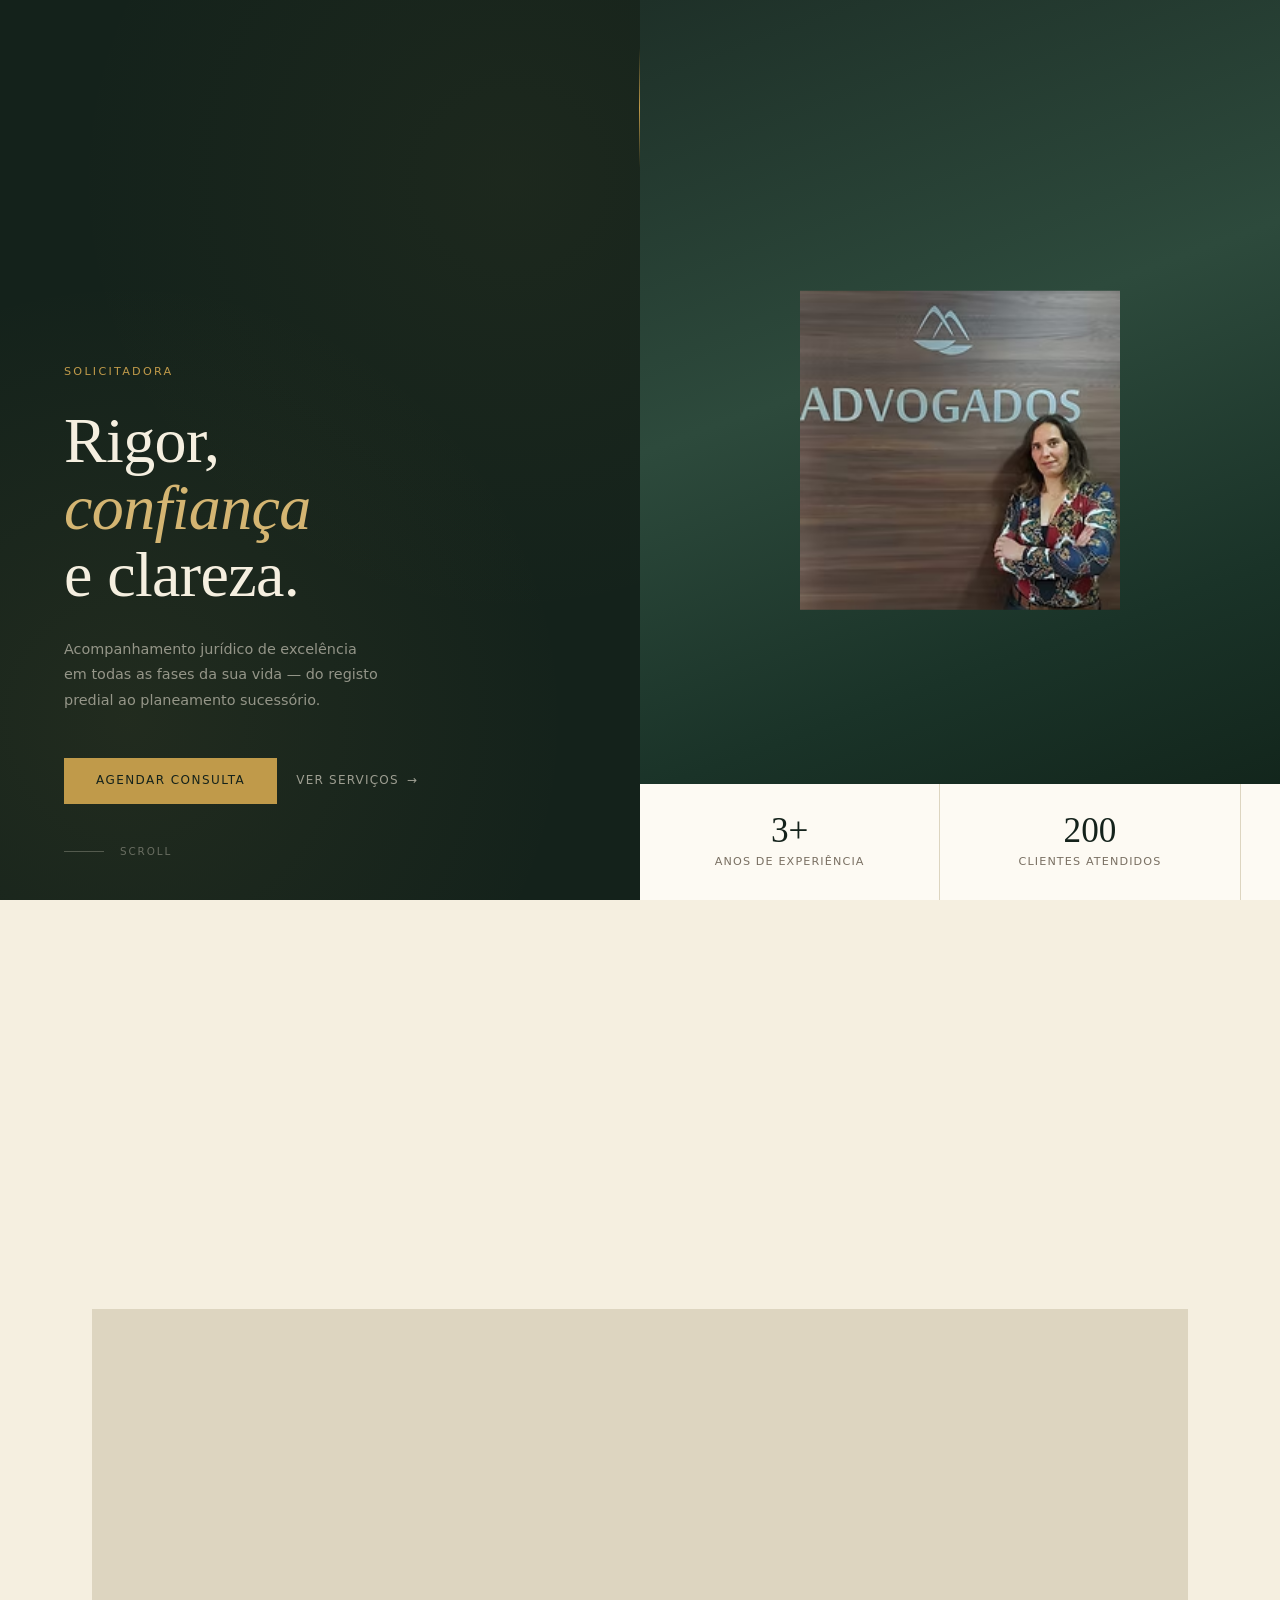
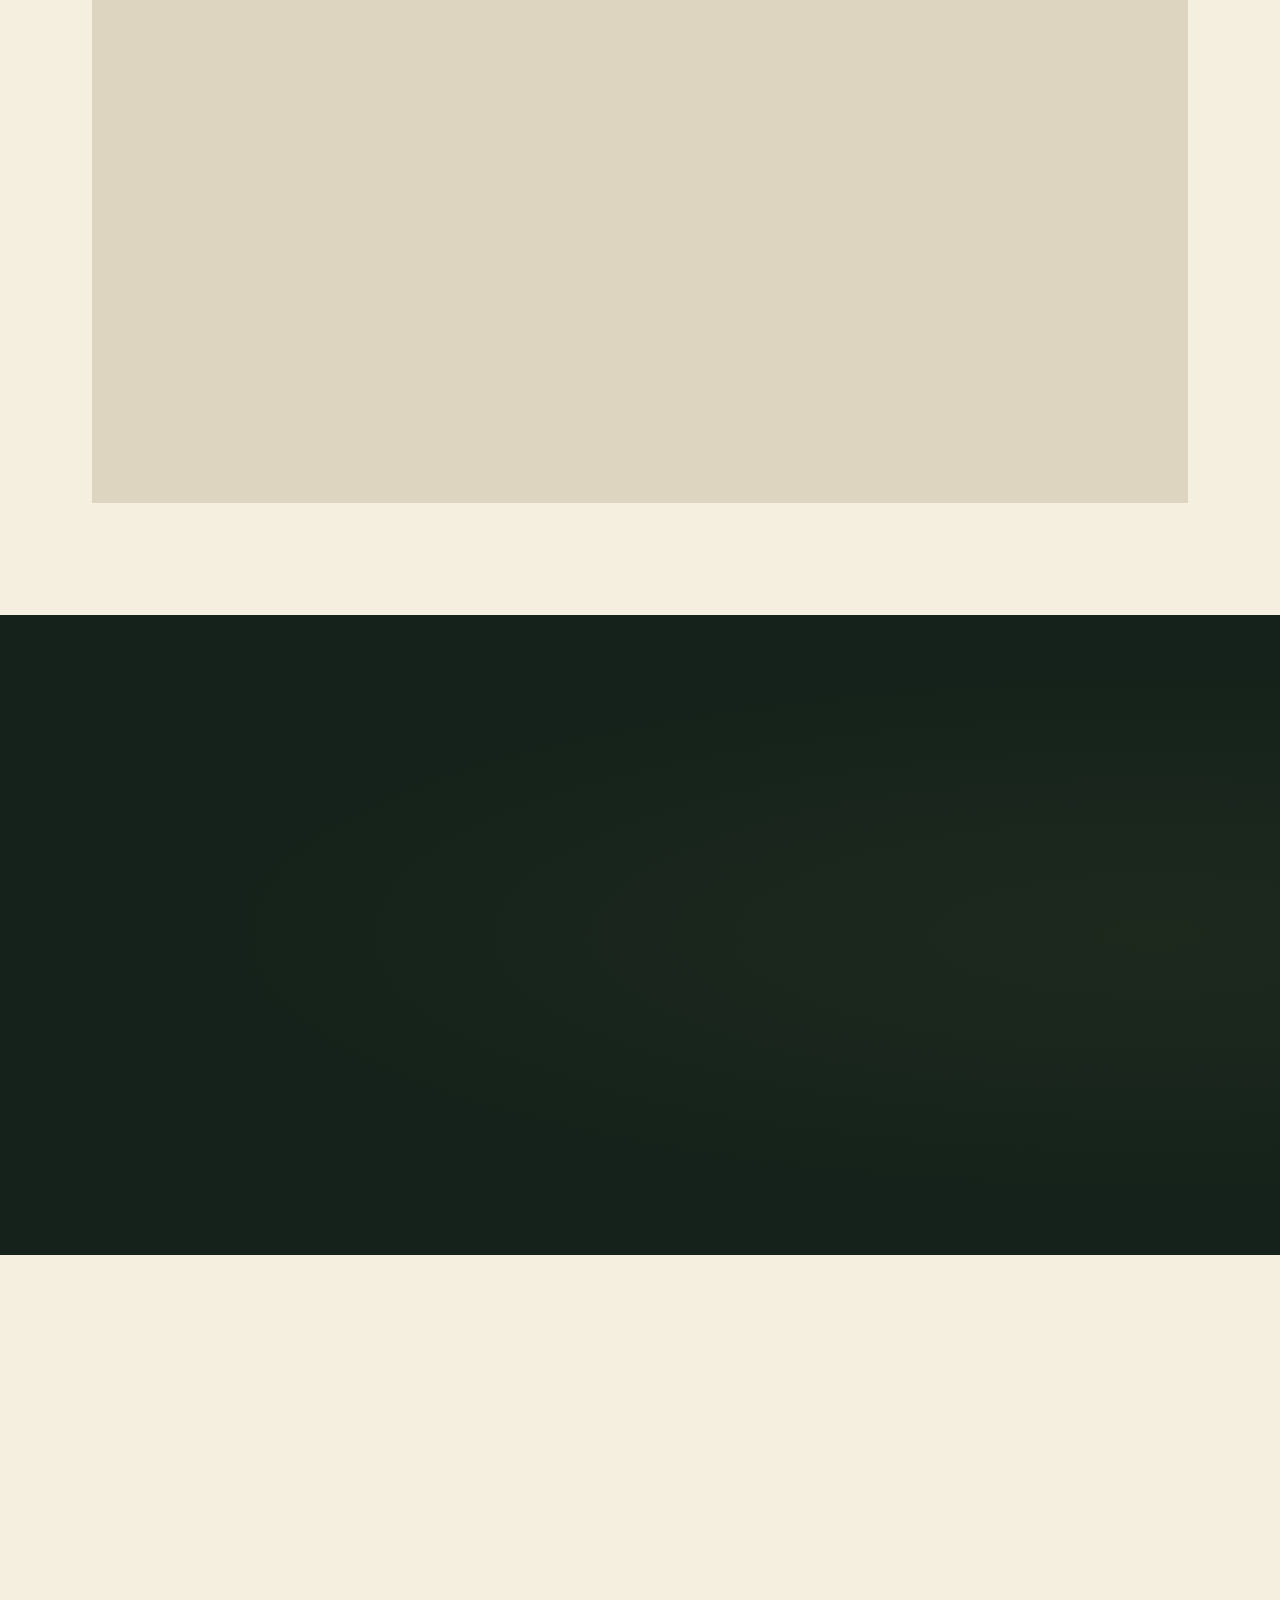
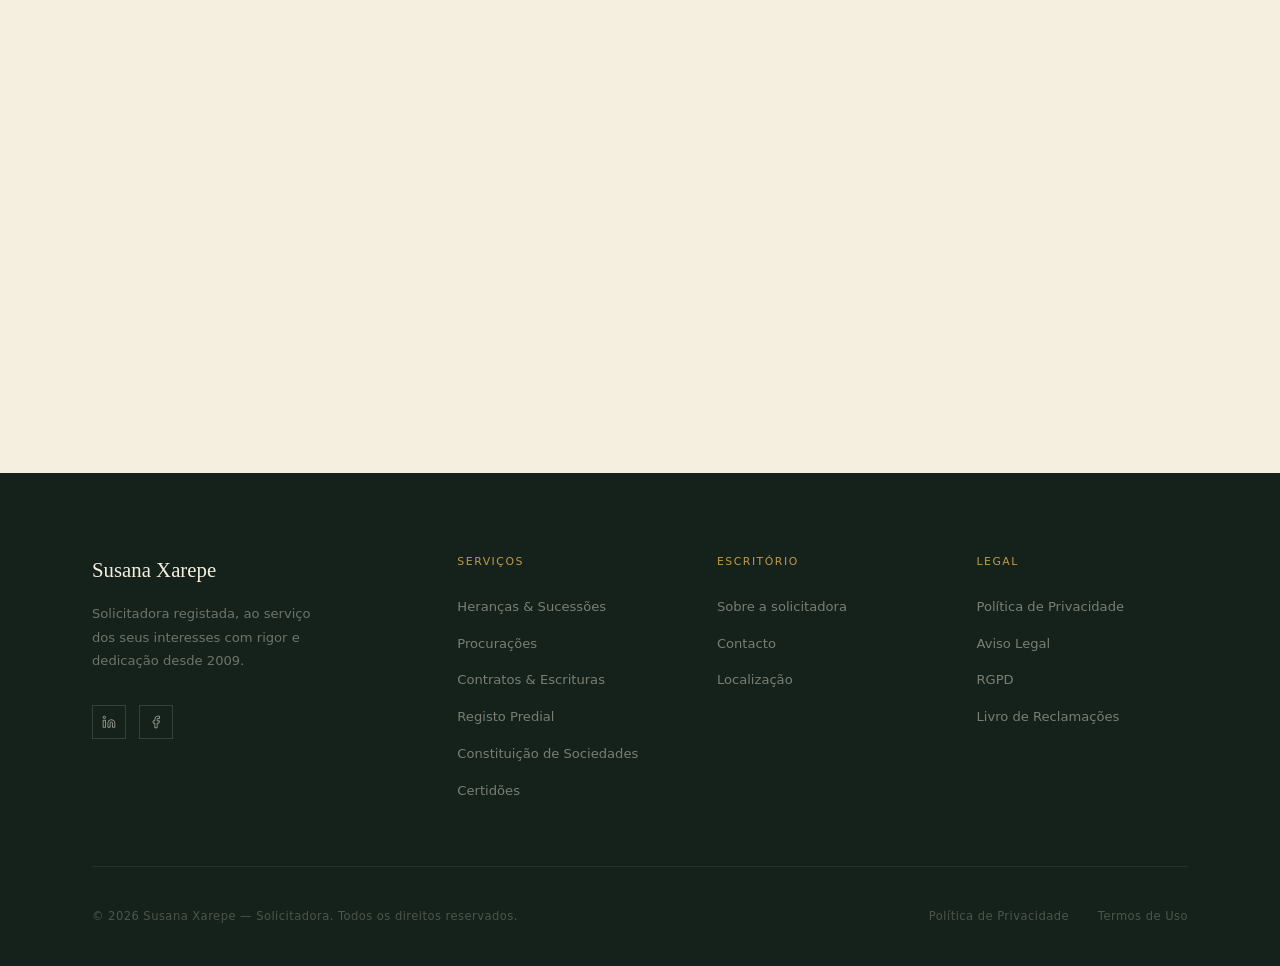
==== commit bb9ef29a: "Apply security audit fixes: remove CSP unsafe-inline, block staging file - Remove 'unsafe-inline' fr" ====
--- a/Susana/index.html
+++ b/Susana/index.html
@@ -3,7 +3,7 @@
 <head>
   <meta charset="UTF-8" />
   <meta name="viewport" content="width=device-width, initial-scale=1.0" />
-  <meta http-equiv="Content-Security-Policy" content="default-src 'self'; script-src 'self'; style-src 'self' 'unsafe-inline' https://fonts.googleapis.com; font-src https://fonts.gstatic.com; img-src 'self' data: blob:; connect-src 'self' https://formspree.io; form-action 'self' https://formspree.io; frame-ancestors 'none'; upgrade-insecure-requests;" />
+  <meta http-equiv="Content-Security-Policy" content="default-src 'self'; script-src 'self'; style-src 'self' https://fonts.googleapis.com; font-src https://fonts.gstatic.com; img-src 'self' data: blob:; connect-src 'self' https://formspree.io; form-action 'self' https://formspree.io; frame-ancestors 'none'; upgrade-insecure-requests;" />
   <title>Susana Xarepe — Solicitadora</title>
   <meta name="description" content="Serviços de solicitadoria. Heranças, procurações, contratos, registo predial e muito mais." />
 
@@ -119,7 +119,7 @@
 
       <div class="services-grid">
 
-        <div class="service-card reveal" style="transition-delay:0.05s">
+        <div class="service-card reveal">
           <span class="service-number">01</span>
           <svg class="service-icon" viewBox="0 0 44 44" fill="none" stroke="currentColor" stroke-width="1.4" aria-hidden="true">
             <path d="M22 4L4 14v6c0 11.05 7.7 21.38 18 23.96C32.3 41.38 40 31.05 40 20v-6L22 4z"/>
@@ -129,7 +129,7 @@
           <span class="service-arrow" aria-hidden="true">Saber mais</span>
         </div>
 
-        <div class="service-card reveal" style="transition-delay:0.1s">
+        <div class="service-card reveal">
           <span class="service-number">02</span>
           <svg class="service-icon" viewBox="0 0 44 44" fill="none" stroke="currentColor" stroke-width="1.4" aria-hidden="true">
             <path d="M28 6H10a2 2 0 00-2 2v28a2 2 0 002 2h24a2 2 0 002-2V14L28 6z"/>
@@ -142,7 +142,7 @@
           <span class="service-arrow" aria-hidden="true">Saber mais</span>
         </div>
 
-        <div class="service-card reveal" style="transition-delay:0.15s">
+        <div class="service-card reveal">
           <span class="service-number">03</span>
           <svg class="service-icon" viewBox="0 0 44 44" fill="none" stroke="currentColor" stroke-width="1.4" aria-hidden="true">
             <rect x="6" y="10" width="32" height="26" rx="1"/>
@@ -155,7 +155,7 @@
           <span class="service-arrow" aria-hidden="true">Saber mais</span>
         </div>
 
-        <div class="service-card reveal" style="transition-delay:0.2s">
+        <div class="service-card reveal">
           <span class="service-number">04</span>
           <svg class="service-icon" viewBox="0 0 44 44" fill="none" stroke="currentColor" stroke-width="1.4" aria-hidden="true">
             <path d="M22 4l-2 6H8l9.5 6.9-3.6 11.1L22 21l8.1 7-3.6-11.1L36 10H26L22 4z"/>
@@ -165,7 +165,7 @@
           <span class="service-arrow" aria-hidden="true">Saber mais</span>
         </div>
 
-        <div class="service-card reveal" style="transition-delay:0.25s">
+        <div class="service-card reveal">
           <span class="service-number">05</span>
           <svg class="service-icon" viewBox="0 0 44 44" fill="none" stroke="currentColor" stroke-width="1.4" aria-hidden="true">
             <circle cx="22" cy="16" r="8"/>
@@ -176,7 +176,7 @@
           <span class="service-arrow" aria-hidden="true">Saber mais</span>
         </div>
 
-        <div class="service-card reveal" style="transition-delay:0.3s">
+        <div class="service-card reveal">
           <span class="service-number">06</span>
           <svg class="service-icon" viewBox="0 0 44 44" fill="none" stroke="currentColor" stroke-width="1.4" aria-hidden="true">
             <path d="M12 6h20a2 2 0 012 2v28a2 2 0 01-2 2H12a2 2 0 01-2-2V8a2 2 0 012-2z"/>
@@ -255,7 +255,7 @@
               <div>
                 <div class="contact-detail-label">Morada</div>
                 <a href="https://www.google.com/maps?q=38.62929550866868,-8.917261688134706" target="_blank" rel="noopener noreferrer" class="contact-detail-value">
-                  <address style="font-style:normal">R. do Ponte 45 loja<br />2955-190 Pinhal Novo</address>
+                  <address>R. do Ponte 45 loja<br />2955-190 Pinhal Novo</address>
                 </a>
               </div>
             </div>
@@ -332,7 +332,7 @@
               </div>
             </div>
             <!-- Honeypot anti-spam: campo invisível — bots preenchem, humanos não -->
-            <input type="text" name="_gotcha" tabindex="-1" autocomplete="off" aria-hidden="true" style="position:absolute;left:-9999px;width:1px;height:1px;overflow:hidden;" />
+            <input type="text" name="_gotcha" tabindex="-1" autocomplete="off" aria-hidden="true" class="form-honeypot" />
             <button type="submit" class="form-submit">Enviar mensagem</button>
             <p class="form-note">Os seus dados são tratados com total confidencialidade, em conformidade com o RGPD. <a href="privacy-policy.html" target="_blank" rel="noopener noreferrer">Política de Privacidade</a>.</p>
           </form>
--- a/Susana/style.css
+++ b/Susana/style.css
@@ -679,6 +679,26 @@
 .footer-legal { display: flex; gap: 1.8rem; }
 .footer-legal a { font-size: 0.72rem; color: rgba(245,239,224,0.25); letter-spacing: 0.04em; transition: color 0.3s ease; }
 .footer-legal a:hover { color: rgba(245,239,224,0.6); }
+
+/* ─── Service card stagger delays (replaces inline transition-delay) ─── */
+.services-grid .service-card:nth-child(1) { transition-delay: 0.05s; }
+.services-grid .service-card:nth-child(2) { transition-delay: 0.10s; }
+.services-grid .service-card:nth-child(3) { transition-delay: 0.15s; }
+.services-grid .service-card:nth-child(4) { transition-delay: 0.20s; }
+.services-grid .service-card:nth-child(5) { transition-delay: 0.25s; }
+.services-grid .service-card:nth-child(6) { transition-delay: 0.30s; }
+
+/* ─── Address reset (replaces inline font-style:normal) ─── */
+.contact-detail-value address { font-style: normal; }
+
+/* ─── Honeypot field (replaces inline positioning) ─── */
+.form-honeypot {
+  position: absolute;
+  left: -9999px;
+  width: 1px;
+  height: 1px;
+  overflow: hidden;
+}
 
 /* ─────────────────────────────
    KEYFRAMES
